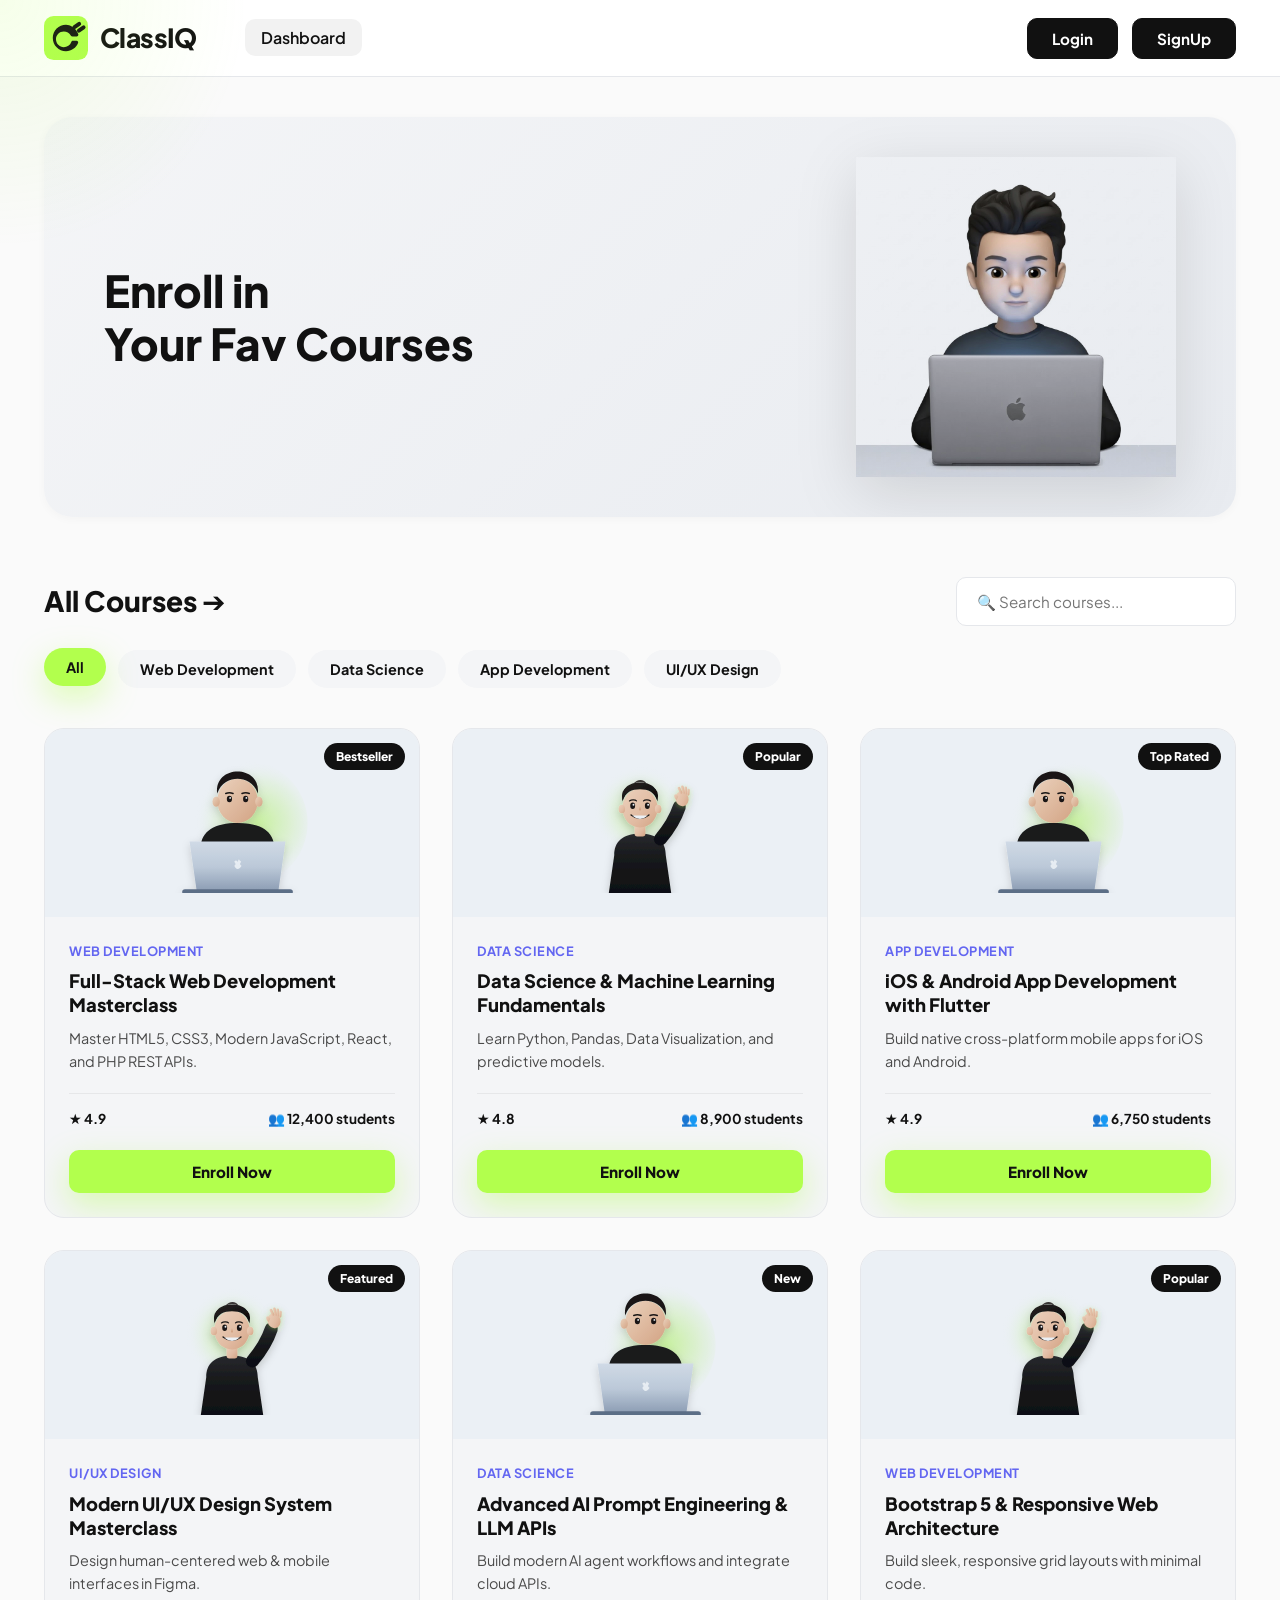
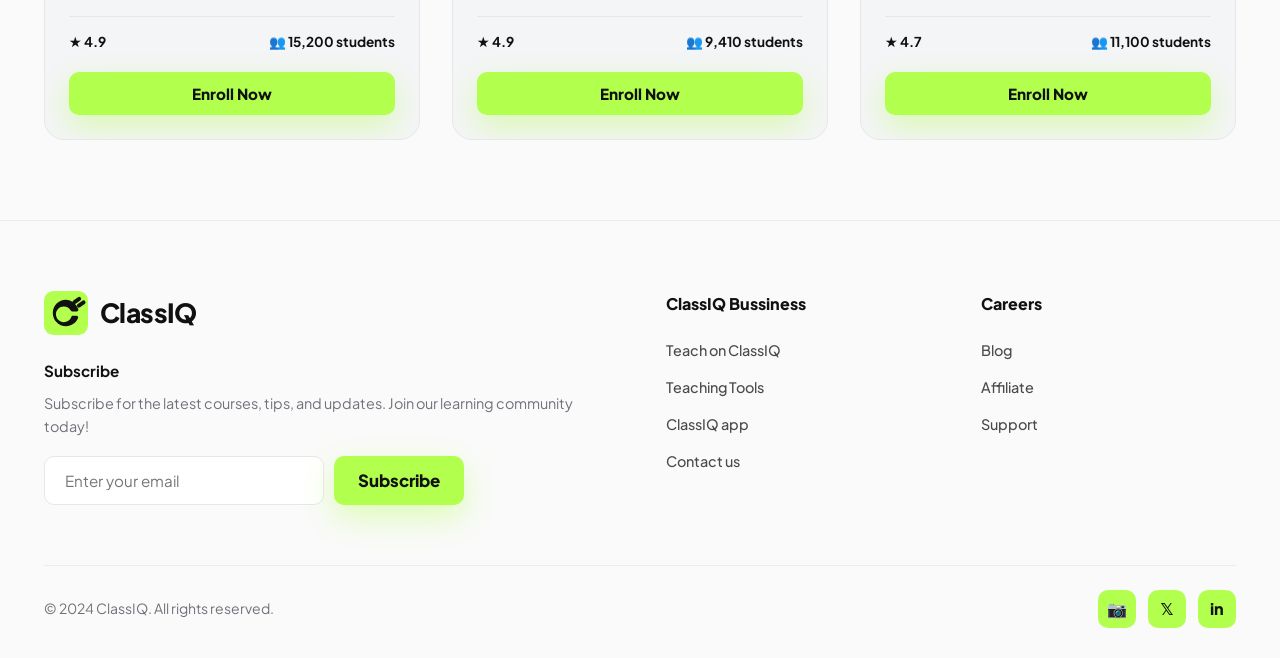
==== courses.html @ dd486d3c "first commit" ====
<!DOCTYPE html>
<html lang="en">
<head>
  <meta charset="UTF-8">
  <meta name="viewport" content="width=device-width, initial-scale=1.0">
  <title>ClassIQ - Courses Dashboard</title>
  <meta name="description" content="Enroll in your favorite courses. Master Web Development, Data Science, App Development, and UI/UX design with ClassIQ.">
  
  <!-- CSS Stylesheets -->
  <link rel="stylesheet" href="css/style.css">
  <link rel="stylesheet" href="css/components.css">
  <link rel="stylesheet" href="css/responsive.css">
  
  <style>
    /* Dashboard Specific Styles */
    .dashboard-banner {
      background: linear-gradient(135deg, #F4F5F7 0%, #E8EBF0 100%);
      border-radius: var(--radius-lg);
      padding: 40px 60px;
      margin: 40px 0 60px 0;
      display: flex;
      align-items: center;
      justify-content: space-between;
      box-shadow: var(--shadow-sm);
      overflow: hidden;
      position: relative;
    }

    .dashboard-banner-title {
      font-size: 2.75rem;
      font-weight: 800;
      color: var(--text-dark);
      line-height: 1.2;
    }

    .dashboard-avatar-img {
      max-width: 320px;
      height: auto;
      mix-blend-mode: multiply;
      filter: drop-shadow(0 15px 30px rgba(0,0,0,0.12));
    }

    .filter-bar-container {
      display: flex;
      align-items: center;
      justify-content: space-between;
      gap: 20px;
      margin-bottom: 40px;
      flex-wrap: wrap;
    }

    .filter-pills {
      display: flex;
      align-items: center;
      gap: 12px;
      flex-wrap: wrap;
    }

    .filter-pill {
      background: var(--card-bg);
      color: var(--text-dark);
      font-weight: 700;
      font-size: 0.9rem;
      padding: 10px 22px;
      border-radius: var(--radius-pill);
      cursor: pointer;
      transition: all var(--transition-fast);
    }

    .filter-pill:hover, .filter-pill.active {
      background-color: var(--primary-lime);
      box-shadow: var(--shadow-lime);
      transform: translateY(-2px);
    }

    .courses-grid-container {
      display: grid;
      grid-template-columns: repeat(3, 1fr);
      gap: 32px;
      margin-bottom: 80px;
    }

    .course-card {
      background-color: var(--card-bg);
      border-radius: var(--radius-md);
      overflow: hidden;
      border: 1px solid var(--card-border);
      transition: all var(--transition-normal);
      display: flex;
      flex-direction: column;
    }

    .course-card:hover {
      background-color: var(--white);
      box-shadow: var(--shadow-md);
      transform: translateY(-6px);
    }

    .course-thumb-wrapper {
      position: relative;
      background: #EBF0F5;
      padding: 24px;
      display: flex;
      align-items: center;
      justify-content: center;
      min-height: 180px;
    }

    .course-thumb-img {
      max-height: 140px;
      width: auto;
      mix-blend-mode: multiply;
    }

    .course-badge {
      position: absolute;
      top: 14px;
      right: 14px;
      background-color: var(--dark-bg);
      color: var(--white);
      font-size: 0.75rem;
      font-weight: 800;
      padding: 4px 12px;
      border-radius: var(--radius-pill);
    }

    .course-body {
      padding: 24px;
      display: flex;
      flex-direction: column;
      flex-grow: 1;
    }

    .course-category-tag {
      font-size: 0.8rem;
      font-weight: 700;
      color: #6366F1;
      text-transform: uppercase;
      letter-spacing: 0.5px;
      margin-bottom: 8px;
    }

    .course-card-title {
      font-size: 1.15rem;
      font-weight: 800;
      color: var(--text-dark);
      margin-bottom: 10px;
      line-height: 1.3;
    }

    .course-desc {
      font-size: 0.9rem;
      color: var(--text-medium);
      margin-bottom: 20px;
      flex-grow: 1;
    }

    .course-meta-row {
      display: flex;
      align-items: center;
      justify-content: space-between;
      font-size: 0.85rem;
      font-weight: 700;
      color: var(--text-dark);
      margin-bottom: 20px;
      padding-top: 14px;
      border-top: 1px solid rgba(0,0,0,0.06);
    }

    .btn-enroll-now {
      width: 100%;
      background-color: var(--primary-lime);
      color: var(--text-dark);
      font-weight: 800;
      font-size: 0.95rem;
      padding: 12px;
      border-radius: var(--radius-sm);
      transition: all var(--transition-fast);
      box-shadow: var(--shadow-lime);
    }

    .btn-enroll-now:hover {
      background-color: var(--primary-lime-hover);
      transform: translateY(-2px);
    }

    @media (max-width: 1024px) {
      .courses-grid-container { grid-template-columns: repeat(2, 1fr); }
      .dashboard-banner-title { font-size: 2.25rem; }
    }

    @media (max-width: 768px) {
      .courses-grid-container { grid-template-columns: 1fr; }
      .dashboard-banner { flex-direction: column; text-align: center; gap: 30px; padding: 30px 24px; }
    }
  </style>
</head>
<body>

  <!-- ================= HEADER ================= -->
  <header class="navbar">
    <div class="container">
      <div class="nav-brand-group">
        <a href="index.html" class="brand-logo">
          <img src="assets/icons/classiq-logo.svg" alt="ClassIQ Logo">
          ClassIQ
        </a>

        <ul class="nav-links">
          <li><a href="courses.html" class="nav-link active">Dashboard</a></li>
        </ul>
      </div>

      <div class="nav-actions">
        <button class="btn-dark trigger-login">Login</button>
        <button class="btn-dark trigger-signup">SignUp</button>
        <button class="hamburger-menu" aria-label="Toggle Navigation">☰</button>
      </div>
    </div>
  </header>

  <main class="container">
    <!-- ================= DASHBOARD HERO BANNER ================= -->
    <section class="dashboard-banner">
      <div>
        <h1 class="dashboard-banner-title">
          Enroll in <br>
          Your Fav Courses
        </h1>
      </div>
      <div>
        <img src="assets/images/laptop_avatar.jpg" alt="Laptop 3D Character ClassIQ" class="dashboard-avatar-img">
      </div>
    </section>

    <!-- ================= COURSES FILTER & SEARCH BAR ================= -->
    <section>
      <div style="display: flex; align-items: center; justify-content: space-between; margin-bottom: 24px; flex-wrap: wrap; gap: 16px;">
        <h2 style="font-size: 1.75rem; font-weight: 800; color: #111;">All Courses ➔</h2>
        
        <input type="text" id="course-search-input" placeholder="🔍 Search courses..." class="input-field" style="max-width: 280px;">
      </div>

      <div class="filter-bar-container">
        <div class="filter-pills">
          <button class="filter-pill active" data-category="all">All</button>
          <button class="filter-pill" data-category="web-dev">Web Development</button>
          <button class="filter-pill" data-category="data-science">Data Science</button>
          <button class="filter-pill" data-category="app-dev">App Development</button>
          <button class="filter-pill" data-category="ui-ux">UI/UX Design</button>
        </div>
      </div>

      <!-- Course Grid Container -->
      <div class="courses-grid-container" id="courses-grid">
        <!-- Dynamic JS Insertion -->
      </div>
    </section>
  </main>

  <!-- ================= FOOTER ================= -->
  <footer class="site-footer">
    <div class="container">
      <div class="footer-top">
        <div>
          <a href="index.html" class="brand-logo" style="margin-bottom: 16px;">
            <img src="assets/icons/classiq-logo.svg" alt="ClassIQ Logo">
            ClassIQ
          </a>
          <div class="footer-newsletter-title">Subscribe</div>
          <p class="footer-newsletter-desc">Subscribe for the latest courses, tips, and updates. Join our learning community today!</p>
          <form class="newsletter-form">
            <input type="email" placeholder="Enter your email" class="input-field" required>
            <button type="submit" class="btn-lime" style="padding: 12px 24px;">Subscribe</button>
          </form>
        </div>

        <div class="footer-links-column">
          <div class="footer-column-title">ClassIQ Bussiness</div>
          <a href="#" class="footer-link">Teach on ClassIQ</a>
          <a href="#" class="footer-link">Teaching Tools</a>
          <a href="#" class="footer-link">ClassIQ app</a>
          <a href="#" class="footer-link">Contact us</a>
        </div>

        <div class="footer-links-column">
          <div class="footer-column-title">Careers</div>
          <a href="#" class="footer-link">Blog</a>
          <a href="#" class="footer-link">Affiliate</a>
          <a href="#" class="footer-link">Support</a>
        </div>
      </div>

      <div class="footer-bottom">
        <div>© 2024 ClassIQ. All rights reserved.</div>
        <div class="social-icons">
          <a href="#" class="social-icon-btn" aria-label="Instagram">📷</a>
          <a href="#" class="social-icon-btn" aria-label="Twitter">𝕏</a>
          <a href="#" class="social-icon-btn" aria-label="LinkedIn">in</a>
        </div>
      </div>
    </div>
  </footer>

  <!-- ================= AUTH MODALS ================= -->
  <div class="modal-overlay" id="signup-modal">
    <div class="modal-card">
      <button class="modal-close-btn" aria-label="Close">×</button>
      <h2 class="modal-title">SignUp</h2>
      <form class="auth-form" id="signup-form">
        <input type="email" id="signup-email" placeholder="Enter Your Email" class="auth-input" required>
        <input type="text" id="signup-fullname" placeholder="Enter Your Fullname" class="auth-input" required>
        <input type="password" id="signup-password" placeholder="Enter Your Password" class="auth-input" required>
        <button type="submit" class="auth-submit-btn">SignUp</button>
      </form>
      <div class="auth-switch-text">
        Already have an account? <span class="auth-switch-link" id="switch-to-login">Login</span>
      </div>
    </div>
  </div>

  <div class="modal-overlay" id="login-modal">
    <div class="modal-card">
      <button class="modal-close-btn" aria-label="Close">×</button>
      <h2 class="modal-title">Login</h2>
      <form class="auth-form" id="login-form">
        <input type="email" id="login-email" placeholder="Enter Your Email" class="auth-input" required>
        <input type="password" id="login-password" placeholder="Enter Your Password" class="auth-input" required>
        <button type="submit" class="auth-submit-btn">Login</button>
      </form>
      <div class="auth-switch-text">
        Don’t have an account? <span class="auth-switch-link" id="switch-to-signup">SignUp</span>
      </div>
    </div>
  </div>

  <!-- JavaScript Modules -->
  <script src="js/analytics.js"></script>
  <script src="js/main.js"></script>
  <script src="js/auth.js"></script>
  <script src="js/courses.js"></script>
</body>
</html>
---- css/style.css ----
/* ==========================================================================
   ClassIQ Design System & Creative Global Styles
   Matching Figma Specs with Modern 3D Parallax & Scroll Animations
   ========================================================================== */

@import url('https://fonts.googleapis.com/css2?family=Plus+Jakarta+Sans:wght@400;500;600;700;800;900&family=Outfit:wght@400;500;600;700;800&display=swap');

:root {
  /* Color Palette matching Figma Design */
  --primary-lime: #B2FF4D;
  --primary-lime-hover: #9EEA36;
  --primary-lime-glow: rgba(178, 255, 77, 0.45);
  
  --dark-bg: #111111;
  --dark-surface: #1A1A1A;
  --text-dark: #111111;
  --text-medium: #4A4A4A;
  --text-muted: #71717A;

  --card-bg: #F4F5F7;
  --card-bg-hover: #FFFFFF;
  --card-border: #E5E7EB;

  --white: #FFFFFF;
  --black: #000000;

  --modal-overlay: rgba(0, 0, 0, 0.6);
  
  /* Typography */
  --font-family: 'Plus Jakarta Sans', 'Outfit', system-ui, -apple-system, sans-serif;

  /* Elevation Shadows */
  --shadow-sm: 0 2px 10px rgba(0, 0, 0, 0.03);
  --shadow-md: 0 10px 30px rgba(0, 0, 0, 0.07);
  --shadow-lg: 0 20px 50px rgba(0, 0, 0, 0.12);
  --shadow-lime: 0 12px 32px rgba(178, 255, 77, 0.4);

  /* Border Radii */
  --radius-sm: 10px;
  --radius-md: 20px;
  --radius-lg: 28px;
  --radius-pill: 9999px;

  /* Transitions */
  --transition-fast: 0.2s cubic-bezier(0.4, 0, 0.2, 1);
  --transition-normal: 0.35s cubic-bezier(0.16, 1, 0.3, 1);
  --transition-bounce: 0.5s cubic-bezier(0.34, 1.56, 0.64, 1);
}

/* Reset & Box Sizing */
*, *::before, *::after {
  box-sizing: border-box;
  margin: 0;
  padding: 0;
}

html {
  font-size: 16px;
  scroll-behavior: smooth;
  -webkit-text-size-adjust: 100%;
}

body {
  font-family: var(--font-family);
  background-color: #FAFAFA;
  color: var(--text-dark);
  line-height: 1.6;
  overflow-x: hidden;
  -webkit-font-smoothing: antialiased;
  position: relative;
}

/* Cursor Light Glow Effect */
.cursor-light-glow {
  position: fixed;
  top: 0;
  left: 0;
  width: 500px;
  height: 500px;
  border-radius: 50%;
  background: radial-gradient(circle, rgba(178, 255, 77, 0.15) 0%, rgba(255, 255, 255, 0) 70%);
  pointer-events: none;
  z-index: 9999;
  transform: translate(-50%, -50%);
  transition: transform 0.15s ease-out, opacity 0.3s ease;
  opacity: 0.8;
}

a {
  color: inherit;
  text-decoration: none;
  transition: all var(--transition-fast);
}

button, input {
  font-family: inherit;
  outline: none;
  border: none;
}

button {
  cursor: pointer;
  user-select: none;
}

img, svg {
  display: block;
  max-width: 100%;
}

/* Container */
.container {
  width: 100%;
  max-width: 1240px;
  margin: 0 auto;
  padding: 0 24px;
}

/* Scroll Animation Utilities */
.reveal-on-scroll {
  opacity: 0;
  transform: translateY(40px);
  transition: opacity 0.8s cubic-bezier(0.16, 1, 0.3, 1), transform 0.8s cubic-bezier(0.16, 1, 0.3, 1);
}

.reveal-on-scroll.is-visible {
  opacity: 1;
  transform: translateY(0);
}

.reveal-delay-1 { transition-delay: 0.1s; }
.reveal-delay-2 { transition-delay: 0.2s; }
.reveal-delay-3 { transition-delay: 0.3s; }
---- css/components.css ----
/* ==========================================================================
   ClassIQ Components Stylesheet
   Hero Main Image Enlarged, Adjusted 3D Orbiting Badges, Fixed Navbar
   ========================================================================== */

/* --------------------------------------------------------------------------
   1. FIXED NAVIGATION HEADER (Matching Figma Page 2 Exactly)
   -------------------------------------------------------------------------- */
.navbar {
  position: sticky;
  top: 0;
  z-index: 1000;
  background: rgba(255, 255, 255, 0.95);
  backdrop-filter: blur(20px);
  -webkit-backdrop-filter: blur(20px);
  border-bottom: 1px solid #E5E7EB;
  padding: 16px 0;
  transition: all var(--transition-normal);
}

.navbar .container {
  display: flex;
  align-items: center;
  justify-content: space-between;
}

.nav-brand-group {
  display: flex;
  align-items: center;
  gap: 48px;
}

.brand-logo {
  display: flex;
  align-items: center;
  gap: 12px;
  font-weight: 800;
  font-size: 1.65rem;
  color: var(--text-dark);
  letter-spacing: -0.6px;
}

.brand-logo img, .brand-logo svg {
  width: 44px;
  height: 44px;
  transition: transform var(--transition-bounce);
}

.brand-logo:hover img, .brand-logo:hover svg {
  transform: rotate(-10deg) scale(1.1);
}

.nav-links {
  display: flex;
  align-items: center;
  gap: 32px;
  list-style: none;
}

.nav-link {
  font-weight: 600;
  font-size: 1rem;
  color: var(--text-medium);
  padding: 8px 16px;
  border-radius: var(--radius-sm);
  transition: all var(--transition-fast);
}

.nav-link:hover, .nav-link.active {
  color: var(--text-dark);
  background: rgba(0, 0, 0, 0.05);
}

.nav-actions {
  display: flex;
  align-items: center;
  gap: 14px;
}

.btn-dark {
  background-color: var(--dark-bg);
  color: var(--white);
  font-weight: 700;
  font-size: 0.95rem;
  padding: 10px 24px;
  border-radius: var(--radius-sm);
  transition: all var(--transition-fast);
  border: 1px solid var(--dark-bg);
}

.btn-dark:hover {
  background-color: #27272A;
  transform: translateY(-2px);
  box-shadow: 0 8px 20px rgba(0, 0, 0, 0.18);
}

.hamburger-menu {
  display: none;
  background: none;
  font-size: 1.6rem;
  color: var(--text-dark);
}

/* --------------------------------------------------------------------------
   2. HERO SECTION & ENLARGED 3D AVATAR
   -------------------------------------------------------------------------- */
.hero-section {
  position: relative;
  padding: 60px 0 90px 0;
  overflow: hidden;
}

.hero-grid {
  display: grid;
  grid-template-columns: 1fr 1fr;
  align-items: center;
  gap: 40px;
}

.hero-content {
  max-width: 580px;
}

.hero-title {
  font-size: 3.75rem;
  font-weight: 800;
  line-height: 1.12;
  color: var(--text-dark);
  letter-spacing: -1.8px;
  margin-bottom: 24px;
}

.highlight-wrapper {
  position: relative;
  display: inline-block;
  color: var(--text-dark);
}

.wavy-underline {
  position: absolute;
  bottom: -6px;
  left: 0;
  width: 100%;
  height: 14px;
  background: url("data:image/svg+xml,%3Csvg width='100%25' height='14' viewBox='0 0 120 14' fill='none' xmlns='http://www.w3.org/2000/svg'%3E%3Cpath d='M2 7 Q 30 1, 60 7 T 118 7' stroke='%23B2FF4D' stroke-width='7' stroke-linecap='round'/%3E%3C/svg%3E") repeat-x;
}

.hero-subtitle {
  font-size: 1.1rem;
  color: var(--text-medium);
  line-height: 1.65;
  margin-bottom: 38px;
  max-width: 520px;
}

.btn-lime {
  display: inline-flex;
  align-items: center;
  justify-content: center;
  gap: 10px;
  background-color: var(--primary-lime);
  color: var(--text-dark);
  font-weight: 800;
  font-size: 1.05rem;
  padding: 16px 36px;
  border-radius: var(--radius-sm);
  transition: all var(--transition-fast);
  box-shadow: var(--shadow-lime);
}

.btn-lime:hover {
  background-color: var(--primary-lime-hover);
  transform: translateY(-3px) scale(1.02);
  box-shadow: 0 16px 40px rgba(178, 255, 77, 0.55);
}

/* 3D Visual Container & Prominent Main Image */
.hero-visual-container {
  position: relative;
  display: flex;
  justify-content: center;
  align-items: center;
  perspective: 1200px;
  min-height: 520px;
}

.hero-3d-card {
  position: relative;
  width: 100%;
  max-width: 540px; /* ENLARGED MAIN IMAGE CONTAINER */
  transform-style: preserve-3d;
  transition: transform 0.1s ease-out;
  cursor: pointer;
  display: flex;
  justify-content: center;
}

/* Background Glowing Aura Circle */
.hero-avatar-glow-bg {
  position: absolute;
  top: 45%;
  left: 50%;
  width: 540px;
  height: 540px;
  transform: translate(-50%, -50%) translateZ(-30px);
  background: radial-gradient(circle, rgba(178, 255, 77, 0.65) 0%, rgba(178, 255, 77, 0.2) 55%, rgba(255, 255, 255, 0) 75%);
  border-radius: 50%;
  pointer-events: none;
}

/* Big Prominent Memoji Image */
.hero-avatar-img {
  width: 100%;
  max-width: 520px; /* PROMINENT LARGE AVATAR */
  height: auto;
  border-radius: var(--radius-lg);
  mix-blend-mode: multiply;
  filter: drop-shadow(0 25px 45px rgba(0,0,0,0.18));
  transform: translateZ(40px) scale(1.15);
  position: relative;
  z-index: 5;
}

/* Floating Figma Doodle Icons */
.doodle-arrow {
  position: absolute;
  top: 30%;
  left: -60px;
  width: 68px;
  height: 68px;
  z-index: 10;
  animation: floatSlow 5s ease-in-out infinite;
}

.doodle-sprout {
  position: absolute;
  top: 25%;
  left: 10px;
  width: 58px;
  height: 58px;
  z-index: 10;
  animation: floatSlow 4s ease-in-out infinite reverse;
}

@keyframes floatSlow {
  0%, 100% { transform: translateY(0px) rotate(0deg); }
  50% { transform: translateY(-12px) rotate(6deg); }
}

/* --------------------------------------------------------------------------
   3D ORBITING MARKETING BADGES (BEHIND & FRONT OF ENLARGED AVATAR)
   -------------------------------------------------------------------------- */
.marketing-badge-3d {
  position: absolute;
  padding: 12px 22px;
  background: rgba(255, 255, 255, 0.96);
  backdrop-filter: blur(12px);
  border: 1px solid rgba(0, 0, 0, 0.08);
  border-radius: var(--radius-pill);
  font-weight: 800;
  font-size: 0.95rem;
  color: var(--text-dark);
  box-shadow: 0 16px 36px rgba(0, 0, 0, 0.14);
  white-space: nowrap;
  pointer-events: none;
  animation: orbit3D 6.5s cubic-bezier(0.45, 0.05, 0.55, 0.95) infinite;
  transform-style: preserve-3d;
}

.marketing-badge-1 {
  top: 5%;
  right: -30px;
  animation-delay: 0s;
}

.marketing-badge-2 {
  top: 45%;
  left: -50px;
  animation-delay: -2.1s;
}

.marketing-badge-3 {
  bottom: 8%;
  right: -20px;
  animation-delay: -4.3s;
}

@keyframes orbit3D {
  0% {
    transform: translate3d(0, 0, -60px) scale(0.85);
    opacity: 0.6;
    z-index: 2; /* Behind Avatar */
    filter: blur(1px);
  }
  25% {
    transform: translate3d(35px, -15px, 0px) scale(0.95);
    opacity: 0.85;
    z-index: 4;
    filter: blur(0px);
  }
  50% {
    transform: translate3d(0, -35px, 100px) scale(1.15);
    opacity: 1;
    z-index: 10; /* In Front of Avatar */
    box-shadow: 0 24px 50px rgba(0, 0, 0, 0.22);
  }
  75% {
    transform: translate3d(-35px, -15px, 0px) scale(0.95);
    opacity: 0.85;
    z-index: 4;
    filter: blur(0px);
  }
  100% {
    transform: translate3d(0, 0, -60px) scale(0.85);
    opacity: 0.6;
    z-index: 2;
    filter: blur(1px);
  }
}

/* Floating Enrolled Badge matching Figma */
.badge-enrolled {
  position: absolute;
  bottom: 12%;
  left: -30px;
  transform: translateZ(80px);
  z-index: 15;
  background: var(--white);
  padding: 14px 22px;
  border-radius: var(--radius-md);
  box-shadow: 0 16px 40px rgba(0, 0, 0, 0.14);
  display: flex;
  align-items: center;
  gap: 14px;
  animation: floatBounce 4.5s ease-in-out infinite;
  border: 1px solid rgba(0,0,0,0.06);
}

.badge-enrolled-icon {
  width: 32px;
  height: 32px;
  background: var(--primary-lime);
  border-radius: 50%;
  display: flex;
  align-items: center;
  justify-content: center;
  font-size: 1.1rem;
  font-weight: 800;
}

.badge-enrolled-title {
  font-weight: 700;
  font-size: 0.95rem;
  color: var(--text-dark);
}

.badge-enrolled-sub {
  font-size: 0.8rem;
  color: #10B981;
  font-weight: 700;
}

@keyframes floatBounce {
  0%, 100% { transform: translateZ(80px) translateY(0px); }
  50% { transform: translateZ(80px) translateY(-12px); }
}

/* --------------------------------------------------------------------------
   3. CORPORATE PARTNERS SECTION & INFINITE MARQUEE ANIMATION
   -------------------------------------------------------------------------- */
.partners-section {
  padding: 60px 0 70px 0;
  text-align: center;
  border-top: 1px solid rgba(0, 0, 0, 0.06);
  border-bottom: 1px solid rgba(0, 0, 0, 0.06);
  background: linear-gradient(180deg, #FFFFFF 0%, #F9FAFB 100%);
  position: relative;
  overflow: hidden;
}

.partners-header {
  margin-bottom: 36px;
}

.partners-badge {
  display: inline-block;
  padding: 4px 14px;
  background: rgba(178, 255, 77, 0.35);
  color: #1F3D00;
  font-weight: 800;
  font-size: 0.75rem;
  letter-spacing: 1.5px;
  border-radius: var(--radius-pill);
  margin-bottom: 10px;
  text-transform: uppercase;
  box-shadow: 0 2px 8px rgba(178, 255, 77, 0.2);
}

.partners-title {
  font-size: 1.4rem;
  font-weight: 800;
  color: var(--text-dark);
  letter-spacing: -0.5px;
}

/* Infinite Smooth Ticker Slider */
.partners-ticker-wrapper {
  width: 100%;
  overflow: hidden;
  position: relative;
  padding: 18px 0;
  /* Fade edges left and right */
  mask-image: linear-gradient(to right, transparent, black 10%, black 90%, transparent);
  -webkit-mask-image: linear-gradient(to right, transparent, black 10%, black 90%, transparent);
}

.partners-ticker-track {
  display: flex;
  align-items: center;
  gap: 32px;
  width: max-content;
  animation: marqueeScroll 25s linear infinite;
  will-change: transform;
}

.partners-ticker-wrapper:hover .partners-ticker-track {
  animation-play-state: paused;
}

@keyframes marqueeScroll {
  0% {
    transform: translateX(0);
  }
  100% {
    transform: translateX(-50%);
  }
}

/* Partner Logo Card Item with smooth hover animations */
.partner-item {
  display: flex;
  align-items: center;
  justify-content: center;
  padding: 14px 28px;
  background: #FFFFFF;
  border: 1px solid rgba(0, 0, 0, 0.08);
  border-radius: var(--radius-md);
  box-shadow: 0 4px 12px rgba(0, 0, 0, 0.03);
  transition: all 0.35s cubic-bezier(0.34, 1.56, 0.64, 1);
  cursor: pointer;
  user-select: none;
  min-width: 150px;
  height: 64px;
}

.partner-item:hover {
  transform: translateY(-6px) scale(1.08);
  background: #FFFFFF;
  border-color: rgba(178, 255, 77, 0.9);
  box-shadow: 0 14px 30px rgba(0, 0, 0, 0.12), 0 0 0 2px rgba(178, 255, 77, 0.4);
}

.partner-logo {
  height: 32px;
  width: auto;
  max-width: 130px;
  object-fit: contain;
  filter: grayscale(100%) opacity(0.65);
  transition: all 0.35s ease;
}

.partner-item:hover .partner-logo {
  filter: grayscale(0%) opacity(1);
  transform: scale(1.05);
}

/* --------------------------------------------------------------------------
   4. CERTIFIED COURSES / FEATURE CARDS
   -------------------------------------------------------------------------- */
.features-section {
  padding: 90px 0;
  text-align: center;
}

.section-title {
  font-size: 2.35rem;
  font-weight: 800;
  color: var(--text-dark);
  margin-bottom: 50px;
}

.features-grid {
  display: grid;
  grid-template-columns: repeat(3, 1fr);
  gap: 32px;
}

.feature-card {
  background-color: var(--card-bg);
  border-radius: var(--radius-md);
  padding: 52px 32px;
  display: flex;
  flex-direction: column;
  align-items: center;
  transition: all var(--transition-normal);
  border: 1px solid transparent;
}

.feature-card:hover {
  background-color: var(--white);
  border-color: var(--card-border);
  box-shadow: var(--shadow-md);
  transform: translateY(-10px);
}

.feature-icon-wrapper {
  width: 64px;
  height: 64px;
  background: var(--white);
  border-radius: 50%;
  display: flex;
  align-items: center;
  justify-content: center;
  margin-bottom: 24px;
  box-shadow: var(--shadow-sm);
}

.feature-icon-wrapper svg {
  width: 28px;
  height: 28px;
  fill: var(--text-dark);
}

.feature-card-title {
  font-size: 1.3rem;
  font-weight: 800;
  color: var(--text-dark);
  margin-bottom: 24px;
}

/* --------------------------------------------------------------------------
   5. ALL-IN-ONE SOLUTION SECTION
   -------------------------------------------------------------------------- */
.solution-section {
  padding: 90px 0;
}

.solution-grid {
  display: grid;
  grid-template-columns: 1fr 1fr;
  align-items: center;
  gap: 60px;
}

.solution-card-wrapper {
  background-color: var(--card-bg);
  border-radius: var(--radius-lg);
  padding: 40px;
  display: flex;
  justify-content: center;
  position: relative;
  overflow: hidden;
}

.solution-avatar-img {
  width: 100%;
  max-width: 420px;
  height: auto;
  border-radius: var(--radius-md);
  mix-blend-mode: multiply;
  filter: drop-shadow(0 15px 30px rgba(0,0,0,0.1));
}

.solution-content {
  max-width: 500px;
}

.solution-list {
  list-style: none;
  margin: 32px 0 40px 0;
  display: flex;
  flex-direction: column;
  gap: 20px;
}

.solution-item {
  display: flex;
  align-items: center;
  gap: 16px;
  font-size: 1.15rem;
  font-weight: 700;
  color: var(--text-dark);
}

.solution-icon-box {
  width: 44px;
  height: 44px;
  background: var(--card-bg);
  border-radius: 50%;
  display: flex;
  align-items: center;
  justify-content: center;
  font-size: 1.2rem;
}

/* --------------------------------------------------------------------------
   6. FOOTER SECTION
   -------------------------------------------------------------------------- */
.site-footer {
  background-color: #FAFAFA;
  padding: 70px 0 30px 0;
  border-top: 1px solid rgba(0, 0, 0, 0.06);
}

.footer-top {
  display: grid;
  grid-template-columns: 2.2fr 1fr 1fr;
  gap: 60px;
  margin-bottom: 60px;
}

.footer-newsletter-title {
  font-size: 0.95rem;
  font-weight: 700;
  color: var(--text-dark);
  margin-top: 24px;
  margin-bottom: 8px;
}

.footer-newsletter-desc {
  font-size: 0.9rem;
  color: var(--text-muted);
  margin-bottom: 18px;
}

.newsletter-form {
  display: flex;
  gap: 10px;
  max-width: 420px;
}

.input-field {
  width: 100%;
  padding: 14px 20px;
  border-radius: var(--radius-sm);
  border: 1px solid var(--card-border);
  background: var(--white);
  font-size: 0.95rem;
  color: var(--text-dark);
  transition: border-color var(--transition-fast);
}

.input-field:focus {
  border-color: var(--text-dark);
}

.footer-links-column {
  display: flex;
  flex-direction: column;
  gap: 14px;
}

.footer-column-title {
  font-size: 1rem;
  font-weight: 800;
  color: var(--text-dark);
  margin-bottom: 8px;
}

.footer-link {
  font-size: 0.9rem;
  color: var(--text-medium);
  font-weight: 500;
}

.footer-link:hover {
  color: var(--text-dark);
}

.footer-bottom {
  display: flex;
  align-items: center;
  justify-content: space-between;
  padding-top: 24px;
  border-top: 1px solid rgba(0, 0, 0, 0.06);
  font-size: 0.875rem;
  color: var(--text-muted);
}

.social-icons {
  display: flex;
  align-items: center;
  gap: 12px;
}

.social-icon-btn {
  width: 38px;
  height: 38px;
  background-color: var(--primary-lime);
  color: var(--text-dark);
  border-radius: var(--radius-sm);
  display: flex;
  align-items: center;
  justify-content: center;
  font-size: 1rem;
  font-weight: 800;
  transition: transform var(--transition-fast);
}

.social-icon-btn:hover {
  transform: translateY(-3px) scale(1.08);
}

/* --------------------------------------------------------------------------
   7. MODALS SYSTEM
   -------------------------------------------------------------------------- */
.modal-overlay {
  position: fixed;
  inset: 0;
  z-index: 2000;
  background-color: var(--modal-overlay);
  backdrop-filter: blur(10px);
  -webkit-backdrop-filter: blur(10px);
  display: flex;
  align-items: center;
  justify-content: center;
  opacity: 0;
  pointer-events: none;
  transition: opacity var(--transition-normal);
  padding: 20px;
}

.modal-overlay.active {
  opacity: 1;
  pointer-events: auto;
}

.modal-card {
  background-color: var(--card-bg);
  width: 100%;
  max-width: 440px;
  border-radius: var(--radius-md);
  padding: 44px 36px;
  box-shadow: var(--shadow-lg);
  transform: scale(0.92);
  transition: transform var(--transition-bounce);
  text-align: center;
  position: relative;
}

.modal-overlay.active .modal-card {
  transform: scale(1);
}

.modal-close-btn {
  position: absolute;
  top: 16px;
  right: 18px;
  background: none;
  font-size: 1.6rem;
  color: var(--text-muted);
}

.modal-title {
  font-size: 1.85rem;
  font-weight: 800;
  color: var(--text-dark);
  margin-bottom: 28px;
}

.auth-form {
  display: flex;
  flex-direction: column;
  gap: 16px;
}

.auth-input {
  width: 100%;
  padding: 14px 18px;
  border-radius: var(--radius-sm);
  border: 1.5px solid var(--text-dark);
  background: rgba(255, 255, 255, 0.85);
  font-size: 0.95rem;
  font-weight: 600;
  color: var(--text-dark);
}

.auth-input::placeholder {
  color: #333333;
}

.auth-submit-btn {
  width: 100%;
  padding: 14px;
  background-color: var(--primary-lime);
  color: var(--text-dark);
  font-weight: 800;
  font-size: 1rem;
  border-radius: var(--radius-sm);
  margin-top: 8px;
  box-shadow: var(--shadow-lime);
  transition: all var(--transition-fast);
}

.auth-submit-btn:hover {
  background-color: var(--primary-lime-hover);
  transform: translateY(-2px);
}

.auth-switch-text {
  margin-top: 24px;
  font-size: 0.95rem;
  color: var(--text-dark);
  font-weight: 600;
}

.auth-switch-link {
  font-weight: 800;
  text-decoration: underline;
  cursor: pointer;
}

/* Toast Container */
.toast-container {
  position: fixed;
  bottom: 24px;
  right: 24px;
  z-index: 3000;
  display: flex;
  flex-direction: column;
  gap: 12px;
}

.toast {
  background: var(--dark-bg);
  color: var(--white);
  padding: 14px 22px;
  border-radius: var(--radius-sm);
  font-weight: 600;
  font-size: 0.95rem;
  box-shadow: var(--shadow-md);
  border-left: 5px solid var(--primary-lime);
  display: flex;
  align-items: center;
  gap: 12px;
  animation: toastIn 0.3s cubic-bezier(0.34, 1.56, 0.64, 1);
}

@keyframes toastIn {
  from { transform: translateX(100%); opacity: 0; }
  to { transform: translateX(0); opacity: 1; }
}
---- css/responsive.css ----
/* ==========================================================================
   ClassIQ Responsive Media Queries
   Mobile, Tablet & Desktop Adaptations
   ========================================================================== */

/* Tablet Breakpoint (max-width: 1024px) */
@media screen and (max-width: 1024px) {
  .hero-grid {
    grid-template-columns: 1fr;
    text-align: center;
    gap: 50px;
  }

  .hero-content {
    max-width: 100%;
    margin: 0 auto;
  }

  .hero-title {
    font-size: 2.75rem;
  }

  .hero-visual-container {
    max-width: 380px;
    margin: 0 auto;
  }

  .features-grid {
    grid-template-columns: repeat(2, 1fr);
  }

  .solution-grid {
    grid-template-columns: 1fr;
    gap: 40px;
  }

  .solution-content {
    max-width: 100%;
  }

  .footer-top {
    grid-template-columns: 1fr 1fr;
  }
}

/* Mobile Breakpoint (max-width: 768px) */
@media screen and (max-width: 768px) {
  .nav-links {
    position: fixed;
    top: 70px;
    left: 0;
    right: 0;
    background: var(--white);
    flex-direction: column;
    padding: 30px 24px;
    box-shadow: var(--shadow-lg);
    border-bottom: 1px solid var(--card-border);
    transform: translateY(-150%);
    transition: transform var(--transition-normal);
  }

  .nav-links.active {
    transform: translateY(0);
  }

  .hamburger-menu {
    display: block;
  }

  .hero-title {
    font-size: 2.25rem;
  }

  .hero-subtitle {
    font-size: 1rem;
  }

  .btn-lime {
    width: 100%;
    padding: 14px 28px;
  }

  .partners-ticker-track {
    gap: 20px;
  }

  .partner-item {
    padding: 10px 18px;
    min-width: 120px;
    height: 52px;
  }

  .partner-logo {
    height: 24px;
    max-width: 100px;
  }

  .features-grid {
    grid-template-columns: 1fr;
  }

  .footer-top {
    grid-template-columns: 1fr;
    gap: 40px;
  }

  .footer-bottom {
    flex-direction: column;
    gap: 16px;
    text-align: center;
  }

  .newsletter-form {
    flex-direction: column;
  }

  .badge-enrolled {
    right: 0;
    padding: 10px 16px;
  }
}
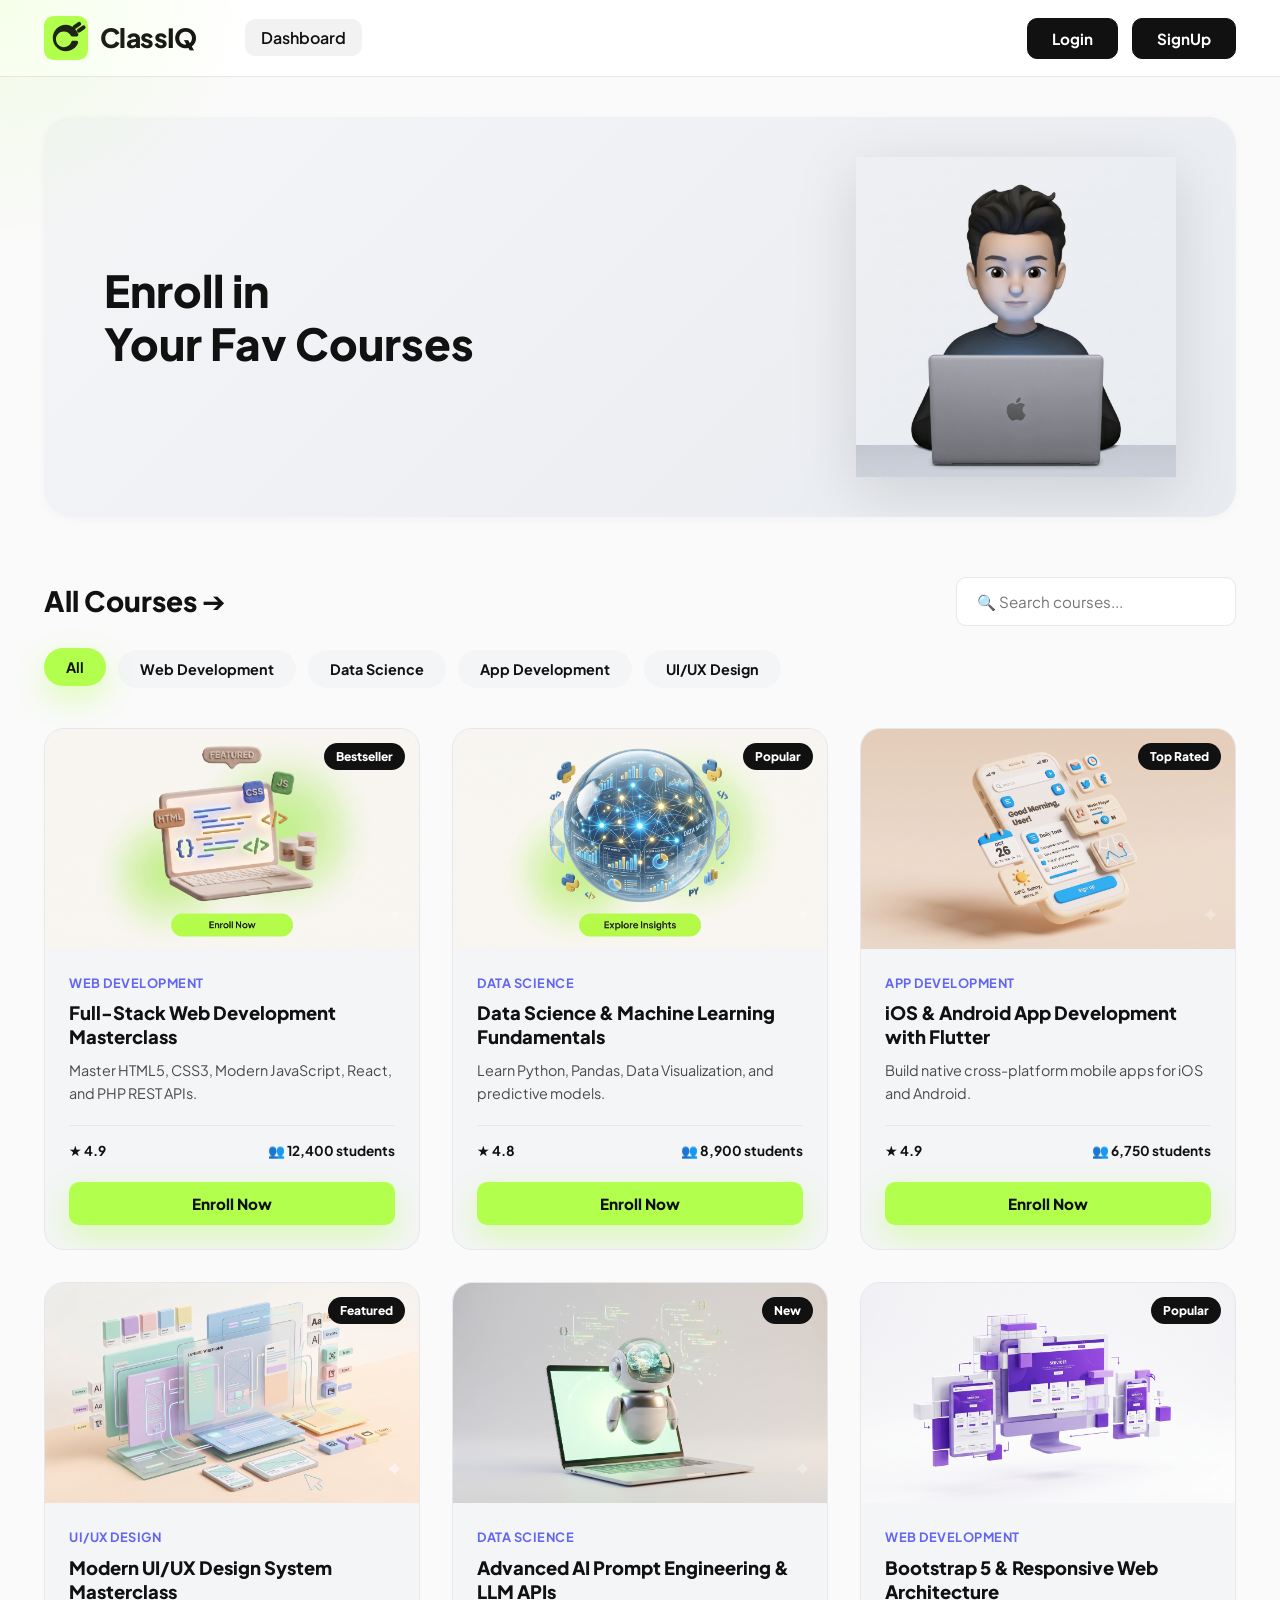
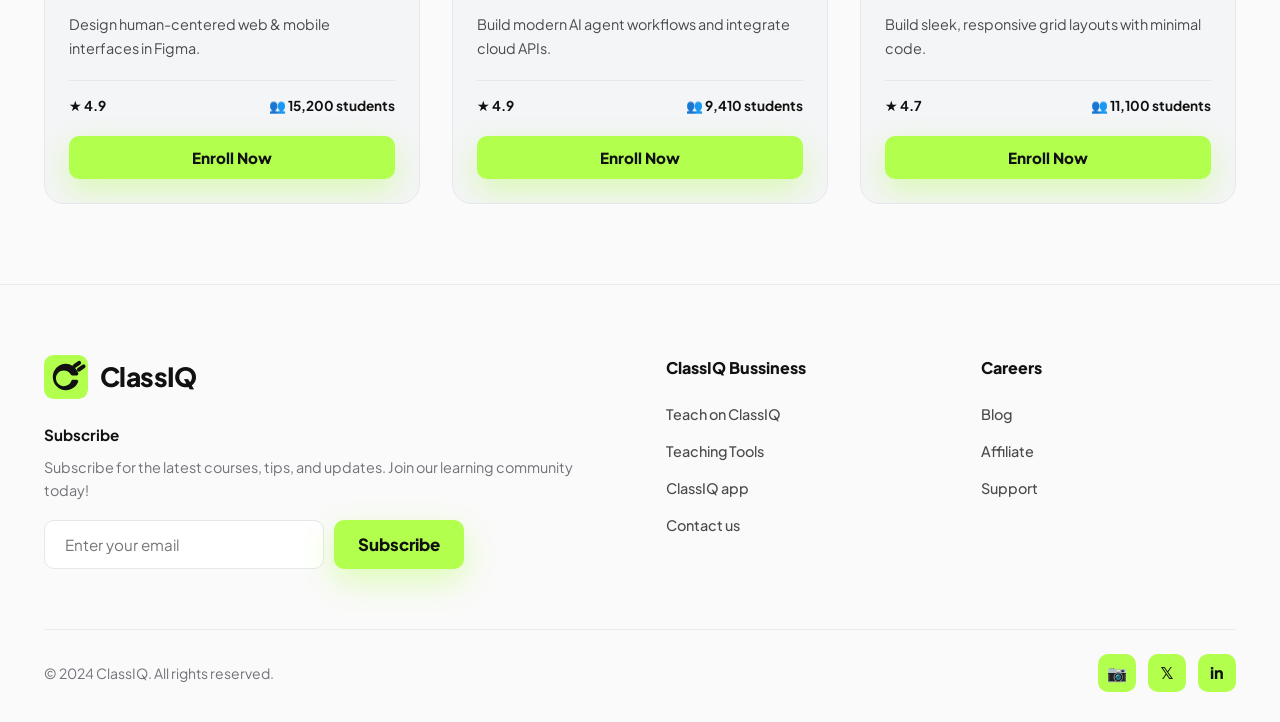
==== commit 7eed8d32: "Deploy latest updates with analytics and course images" ====
--- a/courses.html
+++ b/courses.html
@@ -99,17 +99,26 @@
     .course-thumb-wrapper {
       position: relative;
       background: #EBF0F5;
-      padding: 24px;
-      display: flex;
-      align-items: center;
-      justify-content: center;
-      min-height: 180px;
+      padding: 0;
+      display: block;
+      width: 100%;
+      height: 220px;
+      overflow: hidden;
     }
 
     .course-thumb-img {
-      max-height: 140px;
-      width: auto;
-      mix-blend-mode: multiply;
+      width: 100% !important;
+      height: 100% !important;
+      max-width: none !important;
+      max-height: none !important;
+      object-fit: cover !important;
+      object-position: center;
+      display: block;
+      transition: transform var(--transition-normal);
+    }
+
+    .course-card:hover .course-thumb-img {
+      transform: scale(1.05);
     }
 
     .course-badge {
@@ -335,7 +344,7 @@
   </div>
 
   <!-- JavaScript Modules -->
-  <script src="js/analytics.js"></script>
+  <script src="analytics/analytics.js"></script>
   <script src="js/main.js"></script>
   <script src="js/auth.js"></script>
   <script src="js/courses.js"></script>
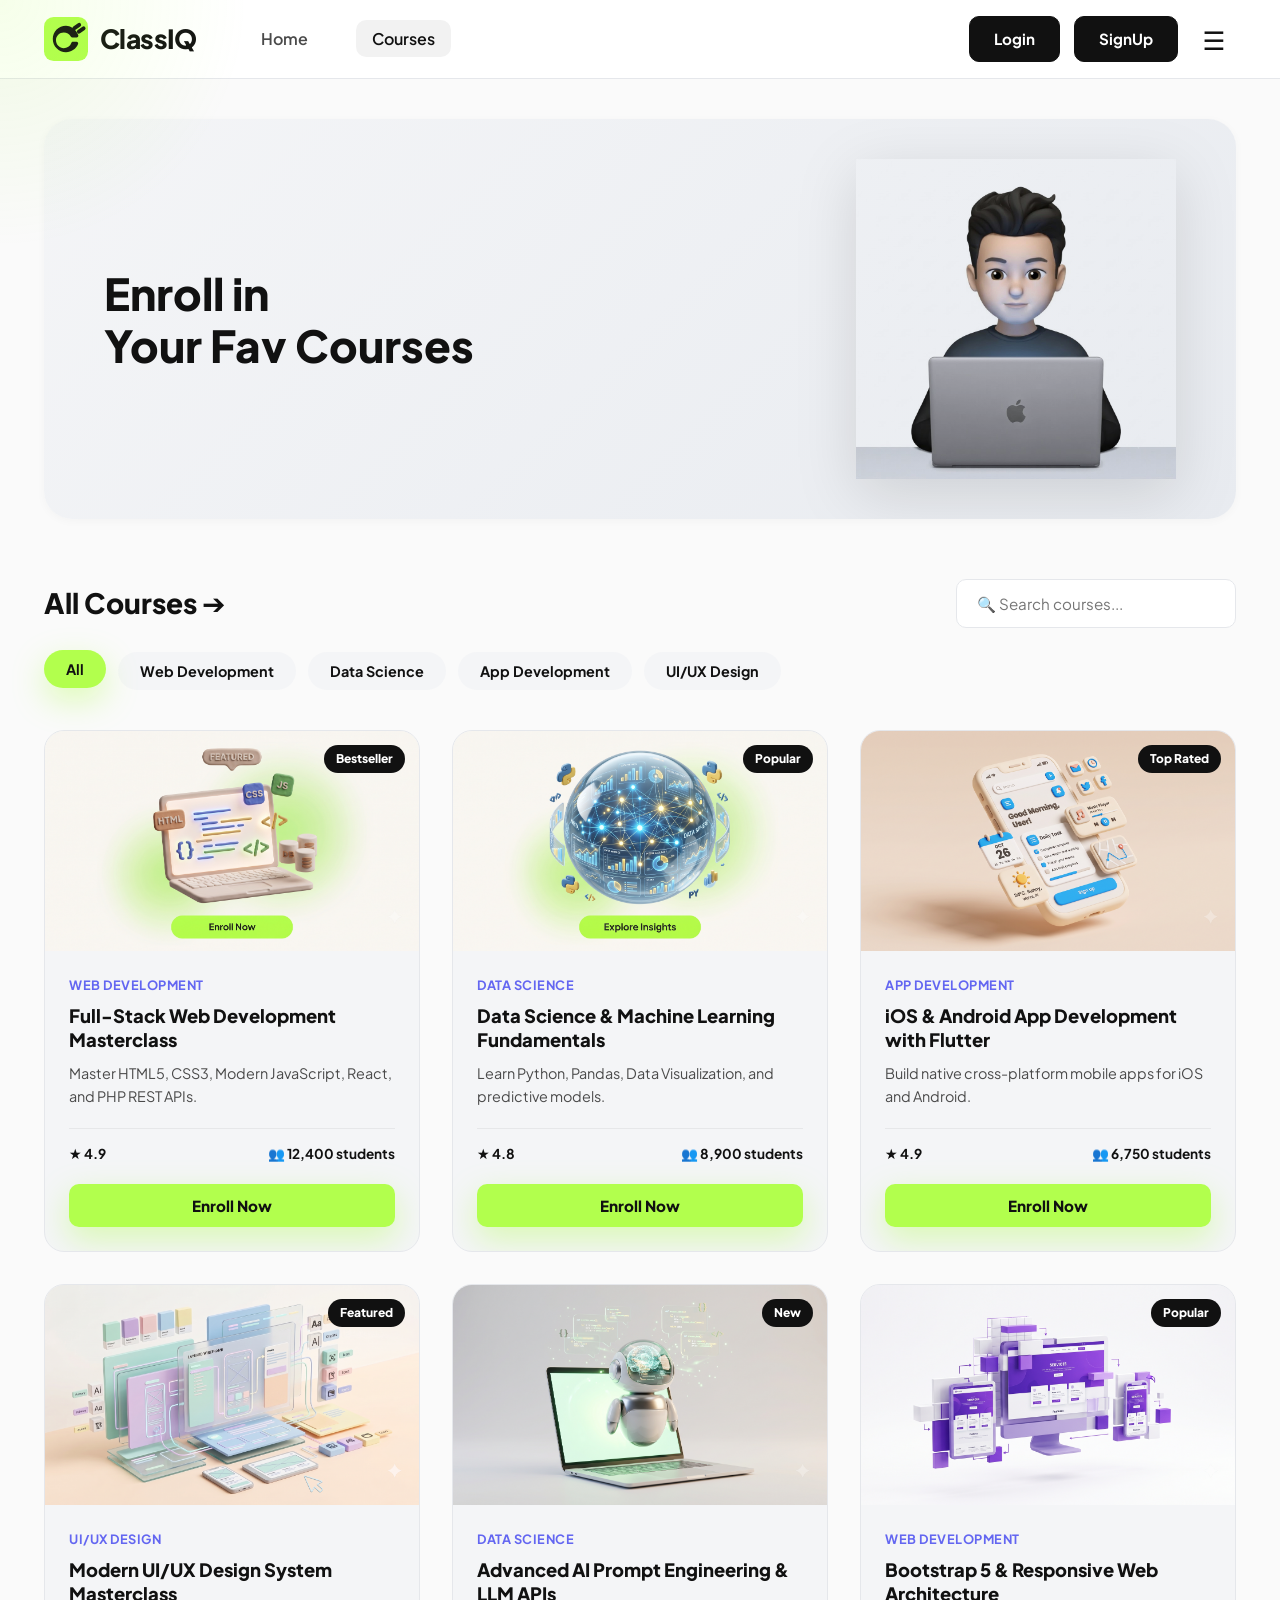
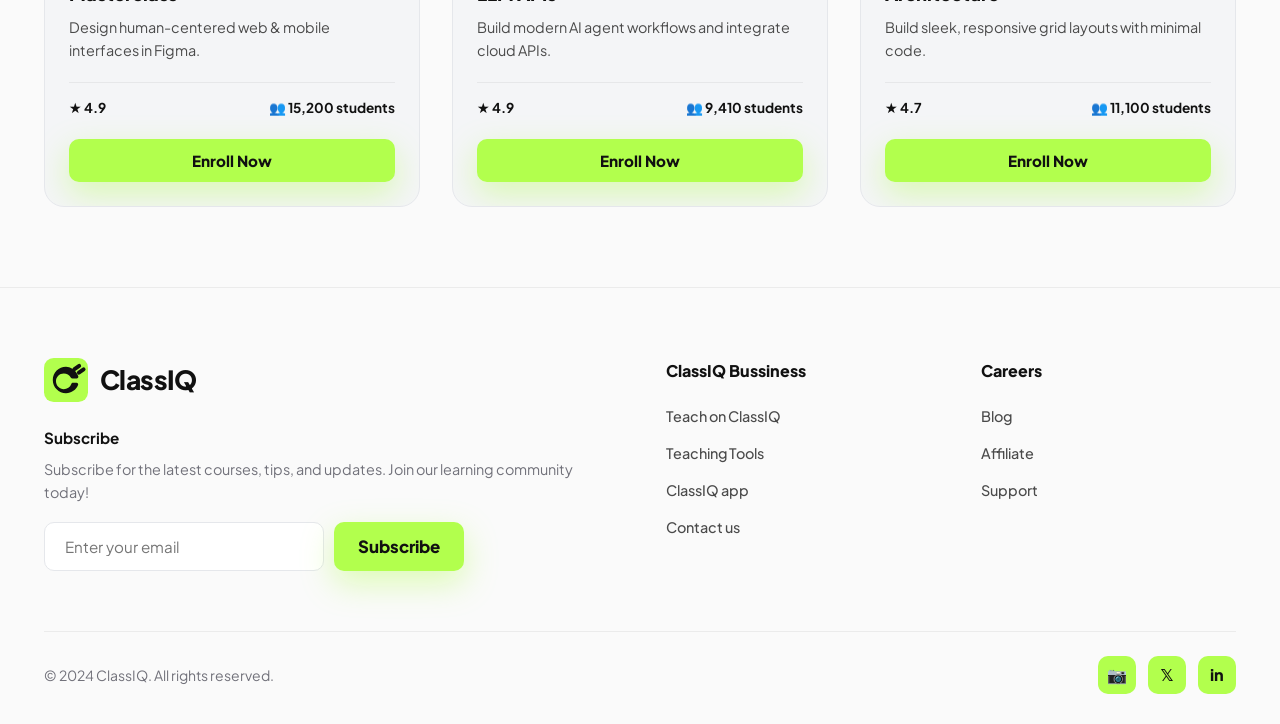
==== commit 83037135: "Implemented SPA Method" ====
--- a/courses.html
+++ b/courses.html
@@ -5,6 +5,10 @@
   <meta name="viewport" content="width=device-width, initial-scale=1.0">
   <title>ClassIQ - Courses Dashboard</title>
   <meta name="description" content="Enroll in your favorite courses. Master Web Development, Data Science, App Development, and UI/UX design with ClassIQ.">
+  <script>
+    // Redirect to SPA view without page reload delay
+    window.location.replace('index.html#courses');
+  </script>
   
   <!-- CSS Stylesheets -->
   <link rel="stylesheet" href="css/style.css">
@@ -217,16 +221,24 @@
 
         <ul class="nav-links">
           <li><a href="courses.html" class="nav-link active">Dashboard</a></li>
+
+          <li class="mobile-nav-actions">
+            <a href="login.html" class="btn-dark" style="text-align: center;">Login</a>
+            <a href="signup.html" class="btn-lime" style="width: 100%; font-size: 0.95rem; padding: 12px; text-align: center;">SignUp</a>
+          </li>
         </ul>
       </div>
 
       <div class="nav-actions">
-        <button class="btn-dark trigger-login">Login</button>
-        <button class="btn-dark trigger-signup">SignUp</button>
+        <a href="login.html" class="btn-dark">Login</a>
+        <a href="signup.html" class="btn-dark">SignUp</a>
         <button class="hamburger-menu" aria-label="Toggle Navigation">☰</button>
       </div>
     </div>
   </header>
+
+  <!-- Mobile Menu Backdrop Overlay -->
+  <div class="nav-overlay" id="nav-overlay"></div>
 
   <main class="container">
     <!-- ================= DASHBOARD HERO BANNER ================= -->
--- a/css/style.css
+++ b/css/style.css
@@ -52,6 +52,7 @@
   box-sizing: border-box;
   margin: 0;
   padding: 0;
+  -webkit-tap-highlight-color: transparent;
 }
 
 html {
@@ -70,7 +71,7 @@
   position: relative;
 }
 
-/* Cursor Light Glow Effect */
+/* Cursor Light Glow Effect (Desktop Only) */
 .cursor-light-glow {
   position: fixed;
   top: 0;
@@ -84,6 +85,12 @@
   transform: translate(-50%, -50%);
   transition: transform 0.15s ease-out, opacity 0.3s ease;
   opacity: 0.8;
+}
+
+@media (hover: none) or (pointer: coarse) {
+  .cursor-light-glow {
+    display: none !important;
+  }
 }
 
 a {
@@ -101,6 +108,11 @@
 button {
   cursor: pointer;
   user-select: none;
+  touch-action: manipulation;
+}
+
+button:active, .btn-lime:active, .btn-dark:active, .filter-pill:active, .social-icon-btn:active {
+  transform: scale(0.97) !important;
 }
 
 img, svg {
@@ -114,6 +126,12 @@
   max-width: 1240px;
   margin: 0 auto;
   padding: 0 24px;
+}
+
+@media screen and (max-width: 576px) {
+  .container {
+    padding: 0 16px;
+  }
 }
 
 /* Scroll Animation Utilities */
@@ -131,3 +149,4 @@
 .reveal-delay-1 { transition-delay: 0.1s; }
 .reveal-delay-2 { transition-delay: 0.2s; }
 .reveal-delay-3 { transition-delay: 0.3s; }
+
--- a/css/components.css
+++ b/css/components.css
@@ -99,6 +99,52 @@
   background: none;
   font-size: 1.6rem;
   color: var(--text-dark);
+  width: 44px;
+  height: 44px;
+  border-radius: var(--radius-sm);
+  display: flex;
+  align-items: center;
+  justify-content: center;
+  transition: transform var(--transition-fast), background-color var(--transition-fast);
+}
+
+.hamburger-menu:active {
+  background: rgba(0, 0, 0, 0.05);
+}
+
+/* Mobile Menu Backdrop Overlay */
+.nav-overlay {
+  position: fixed;
+  inset: 0;
+  background: rgba(0, 0, 0, 0.4);
+  backdrop-filter: blur(4px);
+  -webkit-backdrop-filter: blur(4px);
+  z-index: 998;
+  opacity: 0;
+  pointer-events: none;
+  transition: opacity var(--transition-normal);
+}
+
+.nav-overlay.active {
+  opacity: 1;
+  pointer-events: auto;
+}
+
+/* Mobile Nav Actions inside Mobile Drawer */
+.mobile-nav-actions {
+  display: none;
+  flex-direction: column;
+  gap: 12px;
+  width: 100%;
+  margin-top: 16px;
+  padding-top: 20px;
+  border-top: 1px solid var(--card-border);
+}
+
+.mobile-nav-actions .btn-dark {
+  width: 100%;
+  text-align: center;
+  padding: 14px;
 }
 
 /* --------------------------------------------------------------------------
@@ -820,6 +866,127 @@
   cursor: pointer;
 }
 
+/* --------------------------------------------------------------------------
+   8. SINGLE PAGE APPLICATION (SPA) VIEW SYSTEM
+   -------------------------------------------------------------------------- */
+.page-view {
+  display: none;
+  opacity: 0;
+  transition: opacity 0.35s ease-out;
+}
+
+.page-view.active-view {
+  display: block;
+  opacity: 1;
+  animation: fadeInView 0.35s cubic-bezier(0.16, 1, 0.3, 1) forwards;
+}
+
+@keyframes fadeInView {
+  from {
+    opacity: 0;
+    transform: translateY(12px);
+  }
+  to {
+    opacity: 1;
+    transform: translateY(0);
+  }
+}
+
+.auth-page-section {
+  min-height: calc(100vh - 160px);
+  display: flex;
+  align-items: center;
+  justify-content: center;
+  padding: 50px 0 70px 0;
+  position: relative;
+}
+
+.auth-page-grid {
+  display: grid;
+  grid-template-columns: 1fr 1.1fr;
+  align-items: center;
+  gap: 48px;
+  width: 100%;
+  max-width: 1040px;
+  margin: 0 auto;
+}
+
+.auth-brand-side {
+  display: flex;
+  flex-direction: column;
+  align-items: center;
+  text-align: center;
+  position: relative;
+}
+
+.auth-brand-badge {
+  display: inline-block;
+  padding: 6px 16px;
+  background: rgba(178, 255, 77, 0.35);
+  color: #1F3D00;
+  font-weight: 800;
+  font-size: 0.8rem;
+  letter-spacing: 1px;
+  border-radius: var(--radius-pill);
+  margin-bottom: 16px;
+  text-transform: uppercase;
+}
+
+.auth-brand-title {
+  font-size: 2.5rem;
+  font-weight: 800;
+  color: var(--text-dark);
+  line-height: 1.2;
+  margin-bottom: 16px;
+}
+
+.auth-brand-sub {
+  font-size: 1.05rem;
+  color: var(--text-medium);
+  max-width: 420px;
+  margin-bottom: 24px;
+}
+
+.auth-brand-img {
+  width: 100%;
+  max-width: 380px;
+  height: auto;
+  border-radius: var(--radius-lg);
+  mix-blend-mode: multiply;
+  filter: drop-shadow(0 20px 40px rgba(0,0,0,0.12));
+}
+
+.auth-page-card {
+  background-color: var(--card-bg);
+  width: 100%;
+  max-width: 460px;
+  margin: 0 auto;
+  border-radius: var(--radius-lg);
+  padding: 48px 40px;
+  box-shadow: var(--shadow-lg);
+  border: 1px solid var(--card-border);
+}
+
+@media screen and (max-width: 900px) {
+  .auth-page-grid {
+    grid-template-columns: 1fr;
+    gap: 36px;
+  }
+  
+  .auth-brand-side {
+    display: none; /* Mobile focuses purely on the sleek auth form */
+  }
+
+  .auth-page-card {
+    padding: 36px 24px;
+    max-width: 100%;
+  }
+
+  .auth-brand-title {
+    font-size: 2rem;
+  }
+}
+
 /* Toast Container */
 .toast-container {
   position: fixed;
@@ -829,6 +996,22 @@
   display: flex;
   flex-direction: column;
   gap: 12px;
+  max-width: calc(100vw - 32px);
+}
+
+@media screen and (max-width: 576px) {
+  .toast-container {
+    bottom: 16px;
+    left: 16px;
+    right: 16px;
+    width: calc(100% - 32px);
+  }
+  
+  .toast {
+    width: 100%;
+    font-size: 0.88rem;
+    padding: 12px 16px;
+  }
 }
 
 .toast {
--- a/css/responsive.css
+++ b/css/responsive.css
@@ -1,9 +1,11 @@
 /* ==========================================================================
    ClassIQ Responsive Media Queries
-   Mobile, Tablet & Desktop Adaptations
+   Comprehensive Mobile, Tablet & Desktop Adaptations
    ========================================================================== */
 
-/* Tablet Breakpoint (max-width: 1024px) */
+/* --------------------------------------------------------------------------
+   1. TABLET BREAKPOINT (max-width: 1024px)
+   -------------------------------------------------------------------------- */
 @media screen and (max-width: 1024px) {
   .hero-grid {
     grid-template-columns: 1fr;
@@ -14,94 +16,335 @@
   .hero-content {
     max-width: 100%;
     margin: 0 auto;
+    display: flex;
+    flex-direction: column;
+    align-items: center;
   }
 
   .hero-title {
-    font-size: 2.75rem;
+    font-size: 3rem;
+  }
+
+  .hero-subtitle {
+    margin: 0 auto 32px auto;
   }
 
   .hero-visual-container {
-    max-width: 380px;
+    max-width: 440px;
     margin: 0 auto;
+    min-height: 440px;
   }
 
   .features-grid {
     grid-template-columns: repeat(2, 1fr);
+    gap: 24px;
   }
 
   .solution-grid {
     grid-template-columns: 1fr;
     gap: 40px;
+    text-align: center;
   }
 
   .solution-content {
     max-width: 100%;
+    display: flex;
+    flex-direction: column;
+    align-items: center;
+  }
+
+  .solution-content .section-title {
+    text-align: center !important;
   }
 
   .footer-top {
     grid-template-columns: 1fr 1fr;
+    gap: 40px;
   }
 }
 
-/* Mobile Breakpoint (max-width: 768px) */
+/* --------------------------------------------------------------------------
+   2. STANDARD MOBILE & TABLET PORTRAIT (max-width: 768px)
+   -------------------------------------------------------------------------- */
 @media screen and (max-width: 768px) {
+  .navbar {
+    padding: 12px 0;
+  }
+
+  .nav-brand-group {
+    gap: 0;
+  }
+
+  /* Mobile Drawer Navigation */
   .nav-links {
     position: fixed;
-    top: 70px;
+    top: 68px;
     left: 0;
     right: 0;
-    background: var(--white);
+    background: #FFFFFF;
     flex-direction: column;
-    padding: 30px 24px;
-    box-shadow: var(--shadow-lg);
+    align-items: flex-start;
+    padding: 24px 20px 30px 20px;
+    box-shadow: 0 20px 40px rgba(0, 0, 0, 0.15);
     border-bottom: 1px solid var(--card-border);
     transform: translateY(-150%);
-    transition: transform var(--transition-normal);
+    opacity: 0;
+    pointer-events: none;
+    transition: transform var(--transition-normal), opacity var(--transition-fast);
+    z-index: 999;
+    gap: 8px;
   }
 
   .nav-links.active {
     transform: translateY(0);
+    opacity: 1;
+    pointer-events: auto;
+  }
+
+  .nav-link {
+    width: 100%;
+    padding: 12px 16px;
+    font-size: 1.05rem;
+    border-radius: var(--radius-sm);
   }
 
   .hamburger-menu {
-    display: block;
+    display: flex !important;
+  }
+
+  .mobile-nav-actions {
+    display: flex;
+  }
+
+  /* Hero Section Mobile Polish */
+  .hero-section {
+    padding: 36px 0 54px 0;
   }
 
   .hero-title {
-    font-size: 2.25rem;
+    font-size: clamp(2rem, 7vw, 2.75rem);
+    line-height: 1.16;
+    letter-spacing: -1px;
+    margin-bottom: 18px;
   }
 
   .hero-subtitle {
-    font-size: 1rem;
+    font-size: 0.98rem;
+    line-height: 1.6;
+    margin-bottom: 28px;
   }
 
   .btn-lime {
     width: 100%;
-    padding: 14px 28px;
+    padding: 14px 24px;
+    font-size: 1rem;
+  }
+
+  .hero-visual-container {
+    max-width: 360px;
+    min-height: 360px;
+    margin: 0 auto;
+  }
+
+  .hero-3d-card {
+    max-width: 320px;
+  }
+
+  .hero-avatar-glow-bg {
+    width: 320px;
+    height: 320px;
+  }
+
+  .hero-avatar-img {
+    max-width: 290px;
+  }
+
+  /* Re-position 3D Orbiting Badges to prevent Viewport Overflow */
+  .marketing-badge-3d {
+    font-size: 0.8rem;
+    padding: 8px 14px;
+  }
+
+  .marketing-badge-1 {
+    top: 2%;
+    right: 0px;
+    transform: scale(0.85);
+  }
+
+  .marketing-badge-2 {
+    top: 40%;
+    left: 0px;
+    transform: scale(0.85);
+  }
+
+  .marketing-badge-3 {
+    bottom: 5%;
+    right: 0px;
+    transform: scale(0.85);
+  }
+
+  .badge-enrolled {
+    left: 0px;
+    bottom: 8%;
+    padding: 10px 14px;
+    gap: 10px;
+    transform: scale(0.88);
+  }
+
+  .badge-enrolled-title {
+    font-size: 0.85rem;
+  }
+
+  .badge-enrolled-sub {
+    font-size: 0.75rem;
+  }
+
+  /* Corporate Partners Bar */
+  .partners-section {
+    padding: 40px 0;
+  }
+
+  .partners-header {
+    margin-bottom: 24px;
+  }
+
+  .partners-title {
+    font-size: 1.15rem;
   }
 
   .partners-ticker-track {
-    gap: 20px;
+    gap: 16px;
   }
 
   .partner-item {
-    padding: 10px 18px;
-    min-width: 120px;
-    height: 52px;
+    padding: 8px 16px;
+    min-width: 110px;
+    height: 48px;
   }
 
   .partner-logo {
-    height: 24px;
-    max-width: 100px;
+    height: 22px;
+    max-width: 90px;
+  }
+
+  /* Features Grid */
+  .features-section {
+    padding: 54px 0;
+  }
+
+  .section-title {
+    font-size: 1.75rem;
+    margin-bottom: 32px;
   }
 
   .features-grid {
     grid-template-columns: 1fr;
-  }
-
+    gap: 20px;
+  }
+
+  .feature-card {
+    padding: 32px 20px;
+  }
+
+  /* All-In-One Solution Section */
+  .solution-section {
+    padding: 54px 0;
+  }
+
+  .solution-card-wrapper {
+    padding: 24px 16px;
+  }
+
+  .solution-avatar-img {
+    max-width: 280px;
+  }
+
+  .solution-list {
+    margin: 24px 0 32px 0;
+    align-items: center;
+  }
+
+  .solution-item {
+    font-size: 1rem;
+  }
+
+  .solution-icon-box {
+    width: 38px;
+    height: 38px;
+    font-size: 1rem;
+  }
+
+  /* Courses Dashboard Page (courses.html) */
+  .dashboard-banner {
+    padding: 28px 20px !important;
+    margin: 20px 0 40px 0 !important;
+    flex-direction: column !alignment: center;
+    text-align: center;
+    gap: 24px !important;
+  }
+
+  .dashboard-banner-title {
+    font-size: clamp(1.75rem, 6.5vw, 2.25rem) !important;
+  }
+
+  .dashboard-avatar-img {
+    max-width: 200px !important;
+  }
+
+  /* App-Style Horizontal Touch Scrollable Filter Pills */
+  .filter-bar-container {
+    margin-bottom: 24px !important;
+  }
+
+  .filter-pills {
+    display: flex !important;
+    flex-wrap: nowrap !important;
+    overflow-x: auto !important;
+    -webkit-overflow-scrolling: touch;
+    scroll-snap-type: x mandatory;
+    padding-bottom: 8px !important;
+    gap: 8px !important;
+    width: 100% !important;
+    scrollbar-width: none; /* Hide firefox scrollbar */
+  }
+
+  .filter-pills::-webkit-scrollbar {
+    display: none; /* Hide Chrome/Safari scrollbar */
+  }
+
+  .filter-pill {
+    white-space: nowrap !important;
+    flex-shrink: 0 !important;
+    padding: 8px 18px !important;
+    font-size: 0.85rem !important;
+    scroll-snap-align: start;
+  }
+
+  #course-search-input {
+    width: 100% !important;
+    max-width: 100% !important;
+    margin-top: 8px;
+    font-size: 16px !important; /* Prevents iOS auto-zoom */
+  }
+
+  .courses-grid-container {
+    grid-template-columns: 1fr !important;
+    gap: 20px !important;
+    margin-bottom: 50px !important;
+  }
+
+  .course-thumb-wrapper {
+    height: 180px !important;
+  }
+
+  .course-body {
+    padding: 18px 16px !important;
+  }
+
+  /* Footer */
   .footer-top {
     grid-template-columns: 1fr;
-    gap: 40px;
+    gap: 36px;
   }
 
   .footer-bottom {
@@ -112,10 +355,91 @@
 
   .newsletter-form {
     flex-direction: column;
-  }
+    width: 100%;
+    max-width: 100%;
+  }
+
+  /* Modals */
+  .modal-card {
+    width: calc(100vw - 32px);
+    max-width: 400px;
+    padding: 32px 20px;
+    border-radius: var(--radius-md);
+  }
+
+  .auth-input {
+    font-size: 16px !important; /* CRITICAL: Prevents iOS auto-zoom on input focus */
+    padding: 12px 16px;
+  }
+
+  .modal-close-btn {
+    width: 44px;
+    height: 44px;
+    top: 8px;
+    right: 8px;
+    display: flex;
+    align-items: center;
+    justify-content: center;
+  }
+}
+
+/* --------------------------------------------------------------------------
+   3. SMALL SMARTPHONES (max-width: 576px)
+   -------------------------------------------------------------------------- */
+@media screen and (max-width: 576px) {
+  /* Hide Desktop Header Buttons on small phones so header is super clean */
+  .nav-actions .btn-dark {
+    display: none;
+  }
+
+  .hero-visual-container {
+    max-width: 300px;
+    min-height: 310px;
+  }
+
+  .hero-3d-card {
+    max-width: 280px;
+  }
+
+  .hero-avatar-glow-bg {
+    width: 270px;
+    height: 270px;
+  }
+
+  .hero-avatar-img {
+    max-width: 250px;
+  }
+
+  .marketing-badge-3d {
+    font-size: 0.72rem;
+    padding: 6px 10px;
+  }
+
+  .marketing-badge-1 { top: 0; right: 0; }
+  .marketing-badge-2 { top: 45%; left: -5px; }
+  .marketing-badge-3 { bottom: 0; right: -5px; }
 
   .badge-enrolled {
-    right: 0;
-    padding: 10px 16px;
+    bottom: 2%;
+    left: -5px;
+    padding: 8px 12px;
   }
 }
+
+/* --------------------------------------------------------------------------
+   4. ULTRA-SMALL SCREENS (max-width: 360px)
+   -------------------------------------------------------------------------- */
+@media screen and (max-width: 360px) {
+  .hero-title {
+    font-size: 1.75rem;
+  }
+
+  .brand-logo {
+    font-size: 1.35rem;
+  }
+
+  .brand-logo img {
+    width: 36px;
+    height: 36px;
+  }
+}
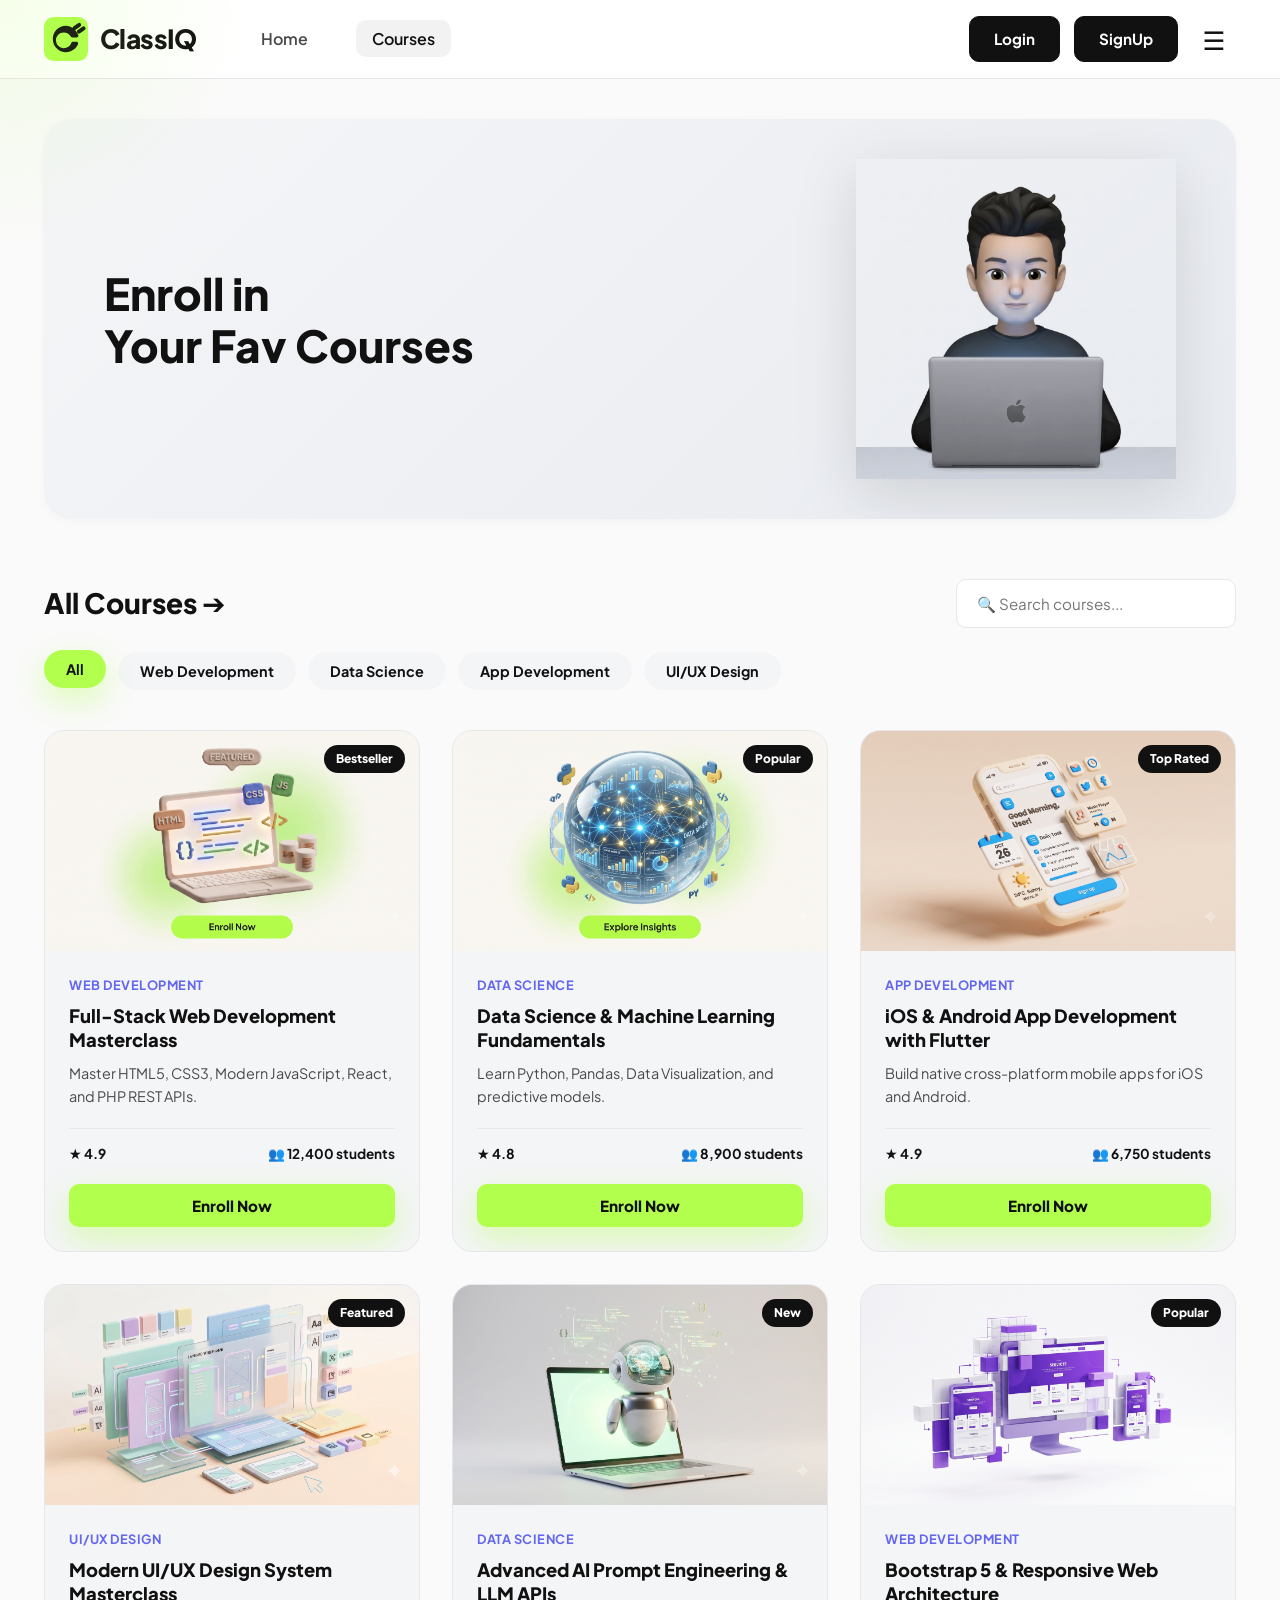
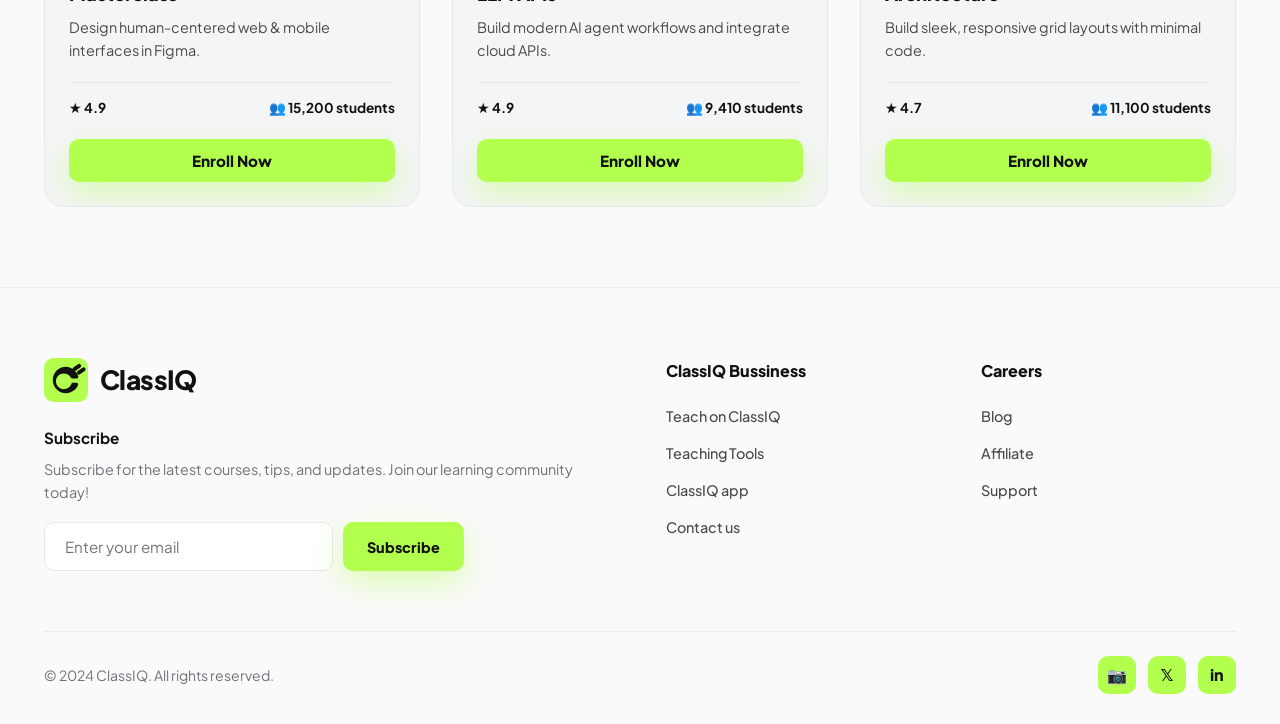
==== commit 2e0620b8: "Fixed the codebase" ====
--- a/courses.html
+++ b/courses.html
@@ -1,216 +1,22 @@
 <!DOCTYPE html>
 <html lang="en">
+
 <head>
   <meta charset="UTF-8">
   <meta name="viewport" content="width=device-width, initial-scale=1.0">
   <title>ClassIQ - Courses Dashboard</title>
-  <meta name="description" content="Enroll in your favorite courses. Master Web Development, Data Science, App Development, and UI/UX design with ClassIQ.">
-  <script>
-    // Redirect to SPA view without page reload delay
-    window.location.replace('index.html#courses');
-  </script>
-  
+  <meta name="description"
+    content="Enroll in your favorite courses. Master Web Development, Data Science, App Development, and UI/UX design with ClassIQ.">
+
   <!-- CSS Stylesheets -->
   <link rel="stylesheet" href="css/style.css">
   <link rel="stylesheet" href="css/components.css">
   <link rel="stylesheet" href="css/responsive.css">
-  
-  <style>
-    /* Dashboard Specific Styles */
-    .dashboard-banner {
-      background: linear-gradient(135deg, #F4F5F7 0%, #E8EBF0 100%);
-      border-radius: var(--radius-lg);
-      padding: 40px 60px;
-      margin: 40px 0 60px 0;
-      display: flex;
-      align-items: center;
-      justify-content: space-between;
-      box-shadow: var(--shadow-sm);
-      overflow: hidden;
-      position: relative;
-    }
+</head>
 
-    .dashboard-banner-title {
-      font-size: 2.75rem;
-      font-weight: 800;
-      color: var(--text-dark);
-      line-height: 1.2;
-    }
-
-    .dashboard-avatar-img {
-      max-width: 320px;
-      height: auto;
-      mix-blend-mode: multiply;
-      filter: drop-shadow(0 15px 30px rgba(0,0,0,0.12));
-    }
-
-    .filter-bar-container {
-      display: flex;
-      align-items: center;
-      justify-content: space-between;
-      gap: 20px;
-      margin-bottom: 40px;
-      flex-wrap: wrap;
-    }
-
-    .filter-pills {
-      display: flex;
-      align-items: center;
-      gap: 12px;
-      flex-wrap: wrap;
-    }
-
-    .filter-pill {
-      background: var(--card-bg);
-      color: var(--text-dark);
-      font-weight: 700;
-      font-size: 0.9rem;
-      padding: 10px 22px;
-      border-radius: var(--radius-pill);
-      cursor: pointer;
-      transition: all var(--transition-fast);
-    }
-
-    .filter-pill:hover, .filter-pill.active {
-      background-color: var(--primary-lime);
-      box-shadow: var(--shadow-lime);
-      transform: translateY(-2px);
-    }
-
-    .courses-grid-container {
-      display: grid;
-      grid-template-columns: repeat(3, 1fr);
-      gap: 32px;
-      margin-bottom: 80px;
-    }
-
-    .course-card {
-      background-color: var(--card-bg);
-      border-radius: var(--radius-md);
-      overflow: hidden;
-      border: 1px solid var(--card-border);
-      transition: all var(--transition-normal);
-      display: flex;
-      flex-direction: column;
-    }
-
-    .course-card:hover {
-      background-color: var(--white);
-      box-shadow: var(--shadow-md);
-      transform: translateY(-6px);
-    }
-
-    .course-thumb-wrapper {
-      position: relative;
-      background: #EBF0F5;
-      padding: 0;
-      display: block;
-      width: 100%;
-      height: 220px;
-      overflow: hidden;
-    }
-
-    .course-thumb-img {
-      width: 100% !important;
-      height: 100% !important;
-      max-width: none !important;
-      max-height: none !important;
-      object-fit: cover !important;
-      object-position: center;
-      display: block;
-      transition: transform var(--transition-normal);
-    }
-
-    .course-card:hover .course-thumb-img {
-      transform: scale(1.05);
-    }
-
-    .course-badge {
-      position: absolute;
-      top: 14px;
-      right: 14px;
-      background-color: var(--dark-bg);
-      color: var(--white);
-      font-size: 0.75rem;
-      font-weight: 800;
-      padding: 4px 12px;
-      border-radius: var(--radius-pill);
-    }
-
-    .course-body {
-      padding: 24px;
-      display: flex;
-      flex-direction: column;
-      flex-grow: 1;
-    }
-
-    .course-category-tag {
-      font-size: 0.8rem;
-      font-weight: 700;
-      color: #6366F1;
-      text-transform: uppercase;
-      letter-spacing: 0.5px;
-      margin-bottom: 8px;
-    }
-
-    .course-card-title {
-      font-size: 1.15rem;
-      font-weight: 800;
-      color: var(--text-dark);
-      margin-bottom: 10px;
-      line-height: 1.3;
-    }
-
-    .course-desc {
-      font-size: 0.9rem;
-      color: var(--text-medium);
-      margin-bottom: 20px;
-      flex-grow: 1;
-    }
-
-    .course-meta-row {
-      display: flex;
-      align-items: center;
-      justify-content: space-between;
-      font-size: 0.85rem;
-      font-weight: 700;
-      color: var(--text-dark);
-      margin-bottom: 20px;
-      padding-top: 14px;
-      border-top: 1px solid rgba(0,0,0,0.06);
-    }
-
-    .btn-enroll-now {
-      width: 100%;
-      background-color: var(--primary-lime);
-      color: var(--text-dark);
-      font-weight: 800;
-      font-size: 0.95rem;
-      padding: 12px;
-      border-radius: var(--radius-sm);
-      transition: all var(--transition-fast);
-      box-shadow: var(--shadow-lime);
-    }
-
-    .btn-enroll-now:hover {
-      background-color: var(--primary-lime-hover);
-      transform: translateY(-2px);
-    }
-
-    @media (max-width: 1024px) {
-      .courses-grid-container { grid-template-columns: repeat(2, 1fr); }
-      .dashboard-banner-title { font-size: 2.25rem; }
-    }
-
-    @media (max-width: 768px) {
-      .courses-grid-container { grid-template-columns: 1fr; }
-      .dashboard-banner { flex-direction: column; text-align: center; gap: 30px; padding: 30px 24px; }
-    }
-  </style>
-</head>
 <body>
 
-  <!-- ================= HEADER ================= -->
+  <!-- ================= NAVIGATION HEADER ================= -->
   <header class="navbar">
     <div class="container">
       <div class="nav-brand-group">
@@ -220,11 +26,12 @@
         </a>
 
         <ul class="nav-links">
-          <li><a href="courses.html" class="nav-link active">Dashboard</a></li>
+          <li><a href="index.html" class="nav-link">Home</a></li>
+          <li><a href="courses.html" class="nav-link active">Courses</a></li>
 
           <li class="mobile-nav-actions">
-            <a href="login.html" class="btn-dark" style="text-align: center;">Login</a>
-            <a href="signup.html" class="btn-lime" style="width: 100%; font-size: 0.95rem; padding: 12px; text-align: center;">SignUp</a>
+            <a href="login.html" class="btn-dark text-center">Login</a>
+            <a href="signup.html" class="btn-lime btn-nav-full">SignUp</a>
           </li>
         </ul>
       </div>
@@ -256,10 +63,10 @@
 
     <!-- ================= COURSES FILTER & SEARCH BAR ================= -->
     <section>
-      <div style="display: flex; align-items: center; justify-content: space-between; margin-bottom: 24px; flex-wrap: wrap; gap: 16px;">
-        <h2 style="font-size: 1.75rem; font-weight: 800; color: #111;">All Courses ➔</h2>
-        
-        <input type="text" id="course-search-input" placeholder="🔍 Search courses..." class="input-field" style="max-width: 280px;">
+      <div class="courses-header-row">
+        <h2 class="courses-header-title">All Courses ➔</h2>
+
+        <input type="text" id="course-search-input" placeholder="🔍 Search courses..." class="input-field max-w-280">
       </div>
 
       <div class="filter-bar-container">
@@ -284,15 +91,16 @@
     <div class="container">
       <div class="footer-top">
         <div>
-          <a href="index.html" class="brand-logo" style="margin-bottom: 16px;">
+          <a href="index.html" class="brand-logo mb-16">
             <img src="assets/icons/classiq-logo.svg" alt="ClassIQ Logo">
             ClassIQ
           </a>
           <div class="footer-newsletter-title">Subscribe</div>
-          <p class="footer-newsletter-desc">Subscribe for the latest courses, tips, and updates. Join our learning community today!</p>
+          <p class="footer-newsletter-desc">Subscribe for the latest courses, tips, and updates. Join our learning
+            community today!</p>
           <form class="newsletter-form">
             <input type="email" placeholder="Enter your email" class="input-field" required>
-            <button type="submit" class="btn-lime" style="padding: 12px 24px;">Subscribe</button>
+            <button type="submit" class="btn-lime btn-sm-shortcut">Subscribe</button>
           </form>
         </div>
 
@@ -323,42 +131,10 @@
     </div>
   </footer>
 
-  <!-- ================= AUTH MODALS ================= -->
-  <div class="modal-overlay" id="signup-modal">
-    <div class="modal-card">
-      <button class="modal-close-btn" aria-label="Close">×</button>
-      <h2 class="modal-title">SignUp</h2>
-      <form class="auth-form" id="signup-form">
-        <input type="email" id="signup-email" placeholder="Enter Your Email" class="auth-input" required>
-        <input type="text" id="signup-fullname" placeholder="Enter Your Fullname" class="auth-input" required>
-        <input type="password" id="signup-password" placeholder="Enter Your Password" class="auth-input" required>
-        <button type="submit" class="auth-submit-btn">SignUp</button>
-      </form>
-      <div class="auth-switch-text">
-        Already have an account? <span class="auth-switch-link" id="switch-to-login">Login</span>
-      </div>
-    </div>
-  </div>
-
-  <div class="modal-overlay" id="login-modal">
-    <div class="modal-card">
-      <button class="modal-close-btn" aria-label="Close">×</button>
-      <h2 class="modal-title">Login</h2>
-      <form class="auth-form" id="login-form">
-        <input type="email" id="login-email" placeholder="Enter Your Email" class="auth-input" required>
-        <input type="password" id="login-password" placeholder="Enter Your Password" class="auth-input" required>
-        <button type="submit" class="auth-submit-btn">Login</button>
-      </form>
-      <div class="auth-switch-text">
-        Don’t have an account? <span class="auth-switch-link" id="switch-to-signup">SignUp</span>
-      </div>
-    </div>
-  </div>
-
   <!-- JavaScript Modules -->
   <script src="analytics/analytics.js"></script>
   <script src="js/main.js"></script>
-  <script src="js/auth.js"></script>
   <script src="js/courses.js"></script>
 </body>
-</html>
+
+</html>
--- a/css/components.css
+++ b/css/components.css
@@ -1033,3 +1033,217 @@
   from { transform: translateX(100%); opacity: 0; }
   to { transform: translateX(0); opacity: 1; }
 }
+
+/* Dashboard & Course Grid */
+.dashboard-banner {
+  background: linear-gradient(135deg, #F4F5F7 0%, #E8EBF0 100%);
+  border-radius: var(--radius-lg);
+  padding: 40px 60px;
+  margin: 40px 0 60px 0;
+  display: flex;
+  align-items: center;
+  justify-content: space-between;
+  box-shadow: var(--shadow-sm);
+  overflow: hidden;
+  position: relative;
+}
+
+.dashboard-banner-title {
+  font-size: 2.75rem;
+  font-weight: 800;
+  color: var(--text-dark);
+  line-height: 1.2;
+}
+
+.dashboard-avatar-img {
+  max-width: 320px;
+  height: auto;
+  mix-blend-mode: multiply;
+  filter: drop-shadow(0 15px 30px rgba(0,0,0,0.12));
+}
+
+.filter-bar-container {
+  display: flex;
+  align-items: center;
+  justify-content: space-between;
+  gap: 20px;
+  margin-bottom: 40px;
+  flex-wrap: wrap;
+}
+
+.filter-pills {
+  display: flex;
+  align-items: center;
+  gap: 12px;
+  flex-wrap: wrap;
+}
+
+.filter-pill {
+  background: var(--card-bg);
+  color: var(--text-dark);
+  font-weight: 700;
+  font-size: 0.9rem;
+  padding: 10px 22px;
+  border-radius: var(--radius-pill);
+  cursor: pointer;
+  transition: all var(--transition-fast);
+}
+
+.filter-pill:hover, .filter-pill.active {
+  background-color: var(--primary-lime);
+  box-shadow: var(--shadow-lime);
+  transform: translateY(-2px);
+}
+
+.courses-grid-container {
+  display: grid;
+  grid-template-columns: repeat(3, 1fr);
+  gap: 32px;
+  margin-bottom: 80px;
+}
+
+.course-card {
+  background-color: var(--card-bg);
+  border-radius: var(--radius-md);
+  overflow: hidden;
+  border: 1px solid var(--card-border);
+  transition: all var(--transition-normal);
+  display: flex;
+  flex-direction: column;
+}
+
+.course-card:hover {
+  background-color: var(--white);
+  box-shadow: var(--shadow-md);
+  transform: translateY(-6px);
+}
+
+.course-thumb-wrapper {
+  position: relative;
+  background: #EBF0F5;
+  padding: 0;
+  display: block;
+  width: 100%;
+  height: 220px;
+  overflow: hidden;
+}
+
+.course-thumb-img {
+  width: 100% !important;
+  height: 100% !important;
+  max-width: none !important;
+  max-height: none !important;
+  object-fit: cover !important;
+  object-position: center;
+  display: block;
+  transition: transform var(--transition-normal);
+}
+
+.course-card:hover .course-thumb-img {
+  transform: scale(1.05);
+}
+
+.course-badge {
+  position: absolute;
+  top: 14px;
+  right: 14px;
+  background-color: var(--dark-bg);
+  color: var(--white);
+  font-size: 0.75rem;
+  font-weight: 800;
+  padding: 4px 12px;
+  border-radius: var(--radius-pill);
+}
+
+.course-body {
+  padding: 24px;
+  display: flex;
+  flex-direction: column;
+  flex-grow: 1;
+}
+
+.course-category-tag {
+  font-size: 0.8rem;
+  font-weight: 700;
+  color: #6366F1;
+  text-transform: uppercase;
+  letter-spacing: 0.5px;
+  margin-bottom: 8px;
+}
+
+.course-card-title {
+  font-size: 1.15rem;
+  font-weight: 800;
+  color: var(--text-dark);
+  margin-bottom: 10px;
+  line-height: 1.3;
+}
+
+.course-desc {
+  font-size: 0.9rem;
+  color: var(--text-medium);
+  margin-bottom: 20px;
+  flex-grow: 1;
+}
+
+.course-meta-row {
+  display: flex;
+  align-items: center;
+  justify-content: space-between;
+  font-size: 0.85rem;
+  font-weight: 700;
+  color: var(--text-dark);
+  margin-bottom: 20px;
+  padding-top: 14px;
+  border-top: 1px solid rgba(0,0,0,0.06);
+}
+
+.btn-enroll-now {
+  width: 100%;
+  background-color: var(--primary-lime);
+  color: var(--text-dark);
+  font-weight: 800;
+  font-size: 0.95rem;
+  padding: 12px;
+  border-radius: var(--radius-sm);
+  transition: all var(--transition-fast);
+  box-shadow: var(--shadow-lime);
+}
+
+.btn-enroll-now:hover {
+  background-color: var(--primary-lime-hover);
+  transform: translateY(-2px);
+}
+
+@media (max-width: 1024px) {
+  .courses-grid-container { grid-template-columns: repeat(2, 1fr); }
+  .dashboard-banner-title { font-size: 2.25rem; }
+}
+
+@media (max-width: 768px) {
+  .courses-grid-container { grid-template-columns: 1fr; }
+  .dashboard-banner { flex-direction: column; text-align: center; gap: 30px; padding: 30px 24px; }
+}
+
+/* Utility Helper Classes */
+.text-center { text-align: center !important; }
+.w-full { width: 100% !important; }
+.max-w-280 { max-width: 280px !important; }
+.mt-12 { margin-top: 12px !important; }
+.mt-24 { margin-top: 24px !important; }
+.mb-6 { margin-bottom: 6px !important; }
+.mb-8 { margin-bottom: 8px !important; }
+.mb-16 { margin-bottom: 16px !important; }
+.mb-24 { margin-bottom: 24px !important; }
+.mb-28 { margin-bottom: 28px !important; }
+.mb-40 { margin-bottom: 40px !important; }
+.btn-sm-shortcut { padding: 10px 24px !important; font-size: 0.9rem !important; }
+.btn-nav-full { width: 100%; font-size: 0.95rem; padding: 12px; text-align: center; }
+.btn-active-dark { background-color: #27272A !important; }
+.footer-no-border { border-top: none !important; padding-top: 0 !important; }
+.section-title-left { text-align: left !important; margin-bottom: 24px !important; }
+.courses-header-row { display: flex; align-items: center; justify-content: space-between; margin-bottom: 24px; flex-wrap: wrap; gap: 16px; }
+.courses-header-title { font-size: 1.75rem; font-weight: 800; color: #111; }
+.form-label-custom { display: block; text-align: left; font-weight: 700; font-size: 0.85rem; margin-bottom: 6px; color: var(--text-dark); }
+.text-muted-sub { color: var(--text-muted); font-size: 0.95rem; margin-bottom: 28px; }
+
